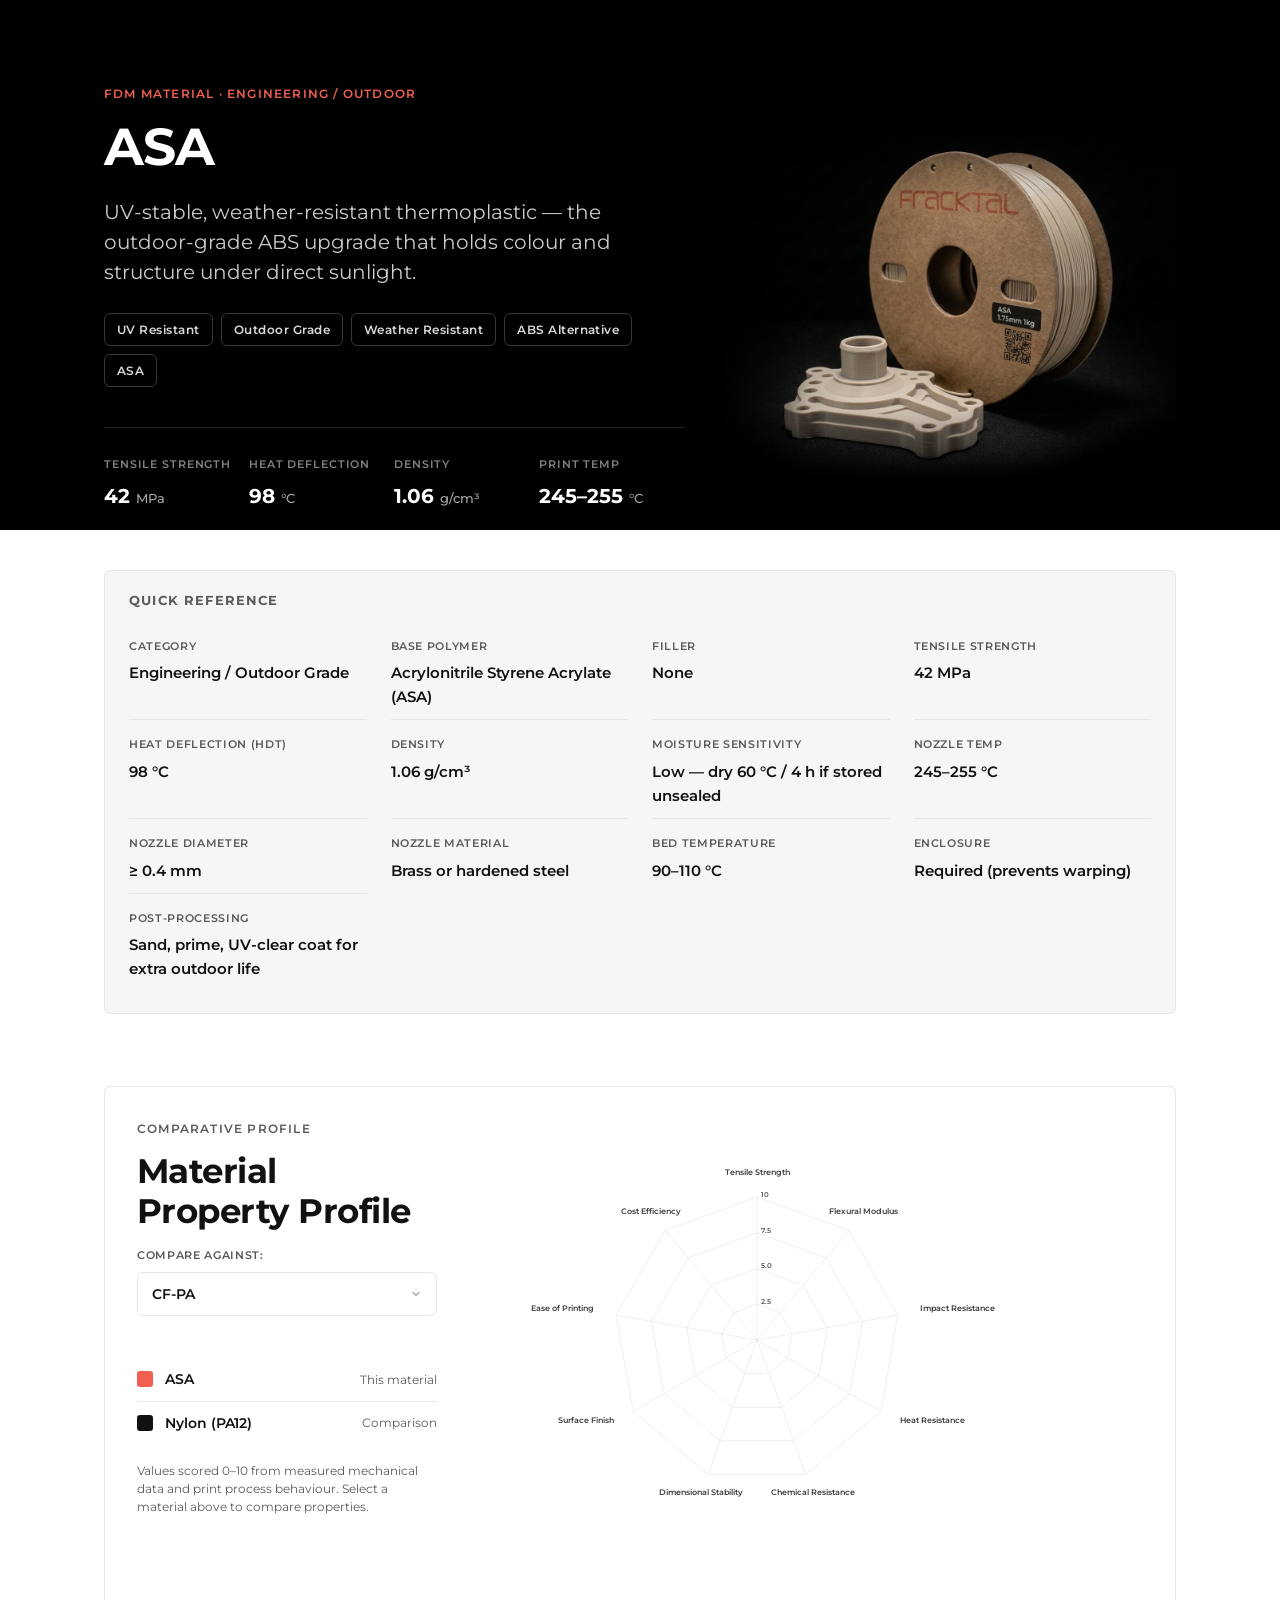
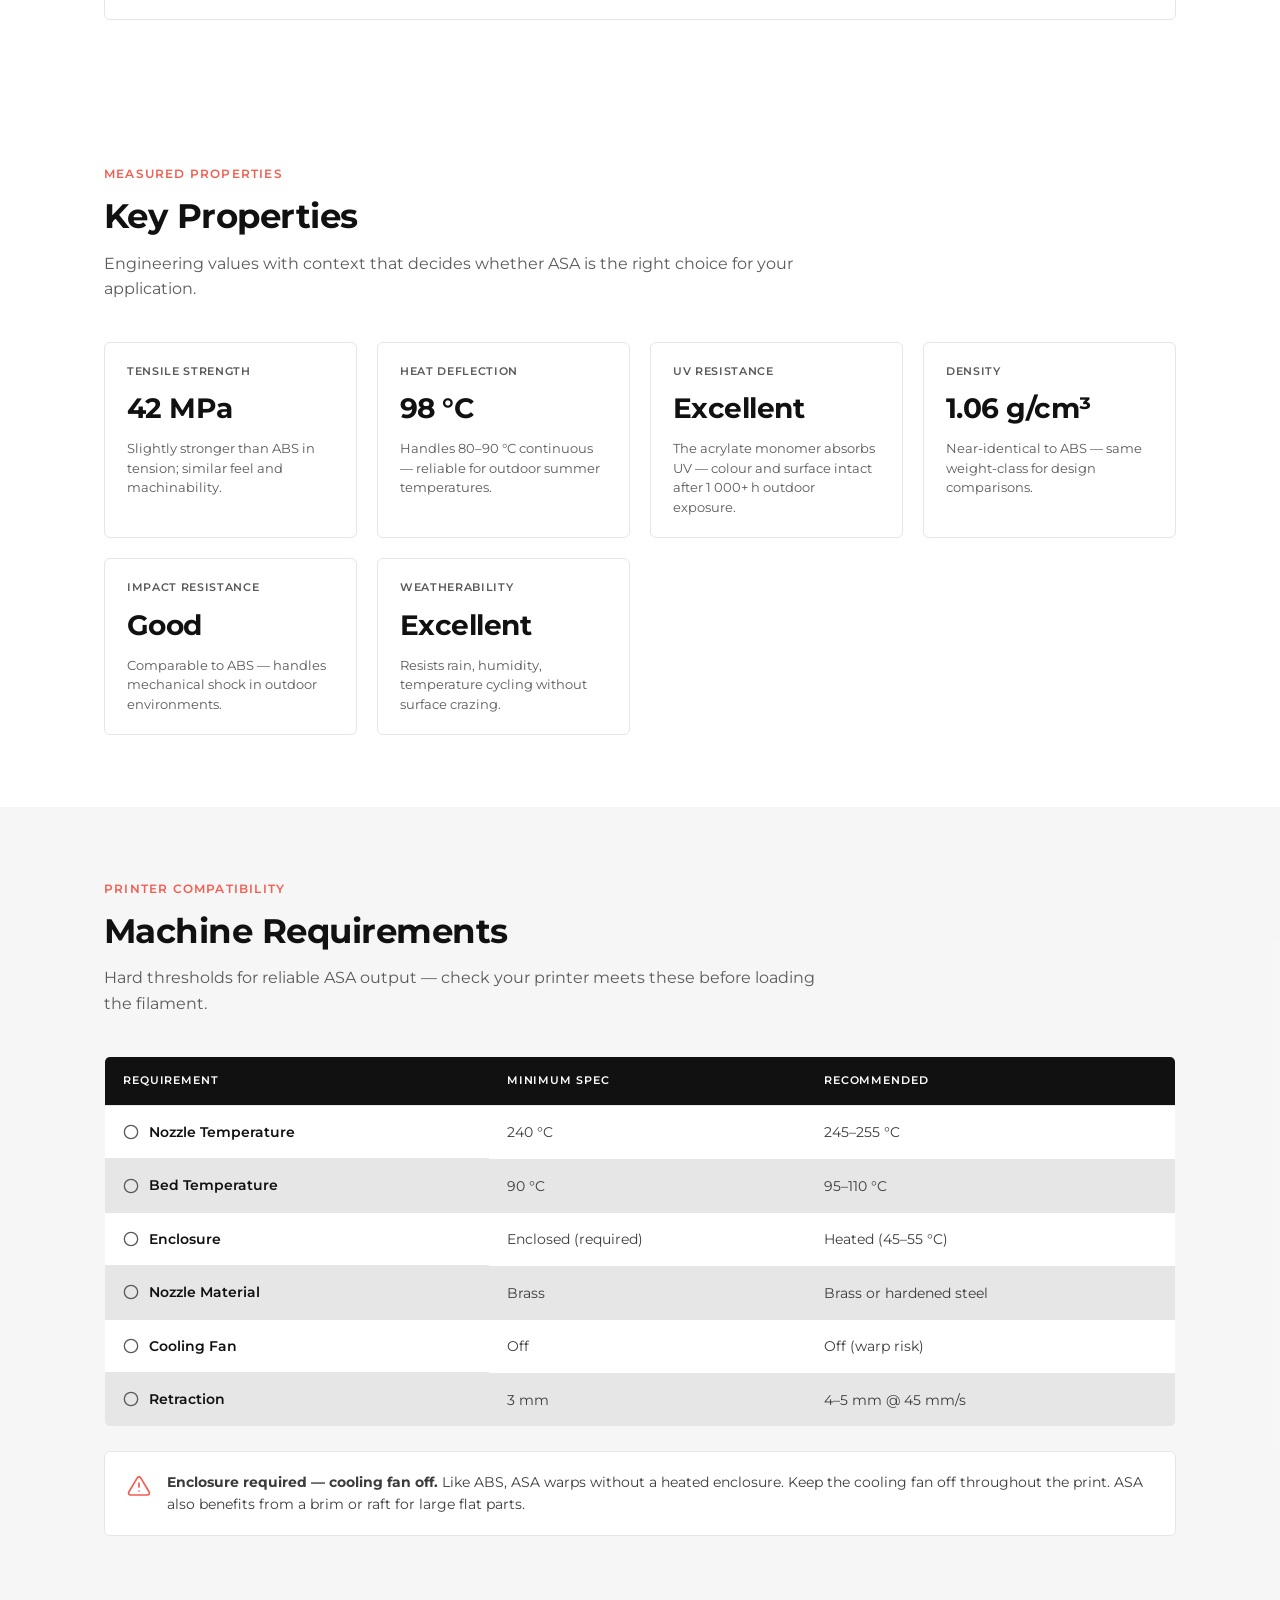
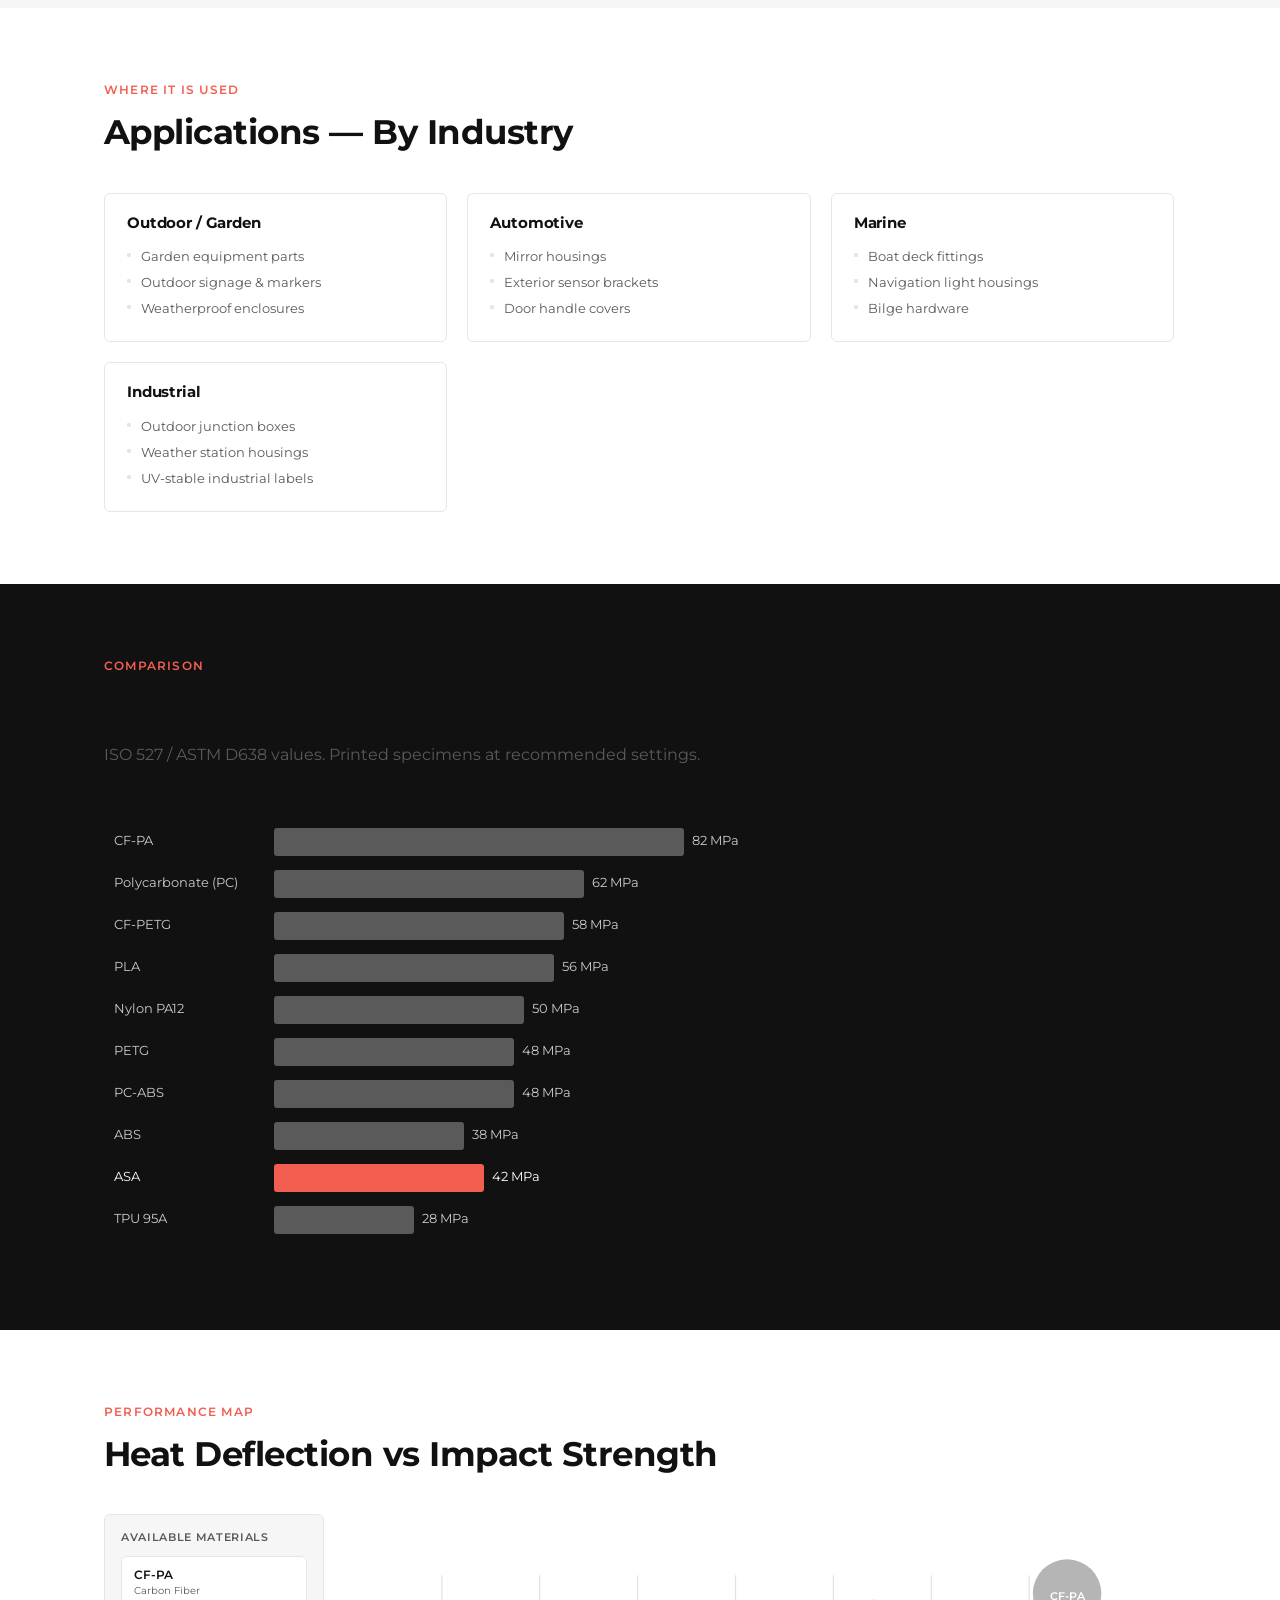
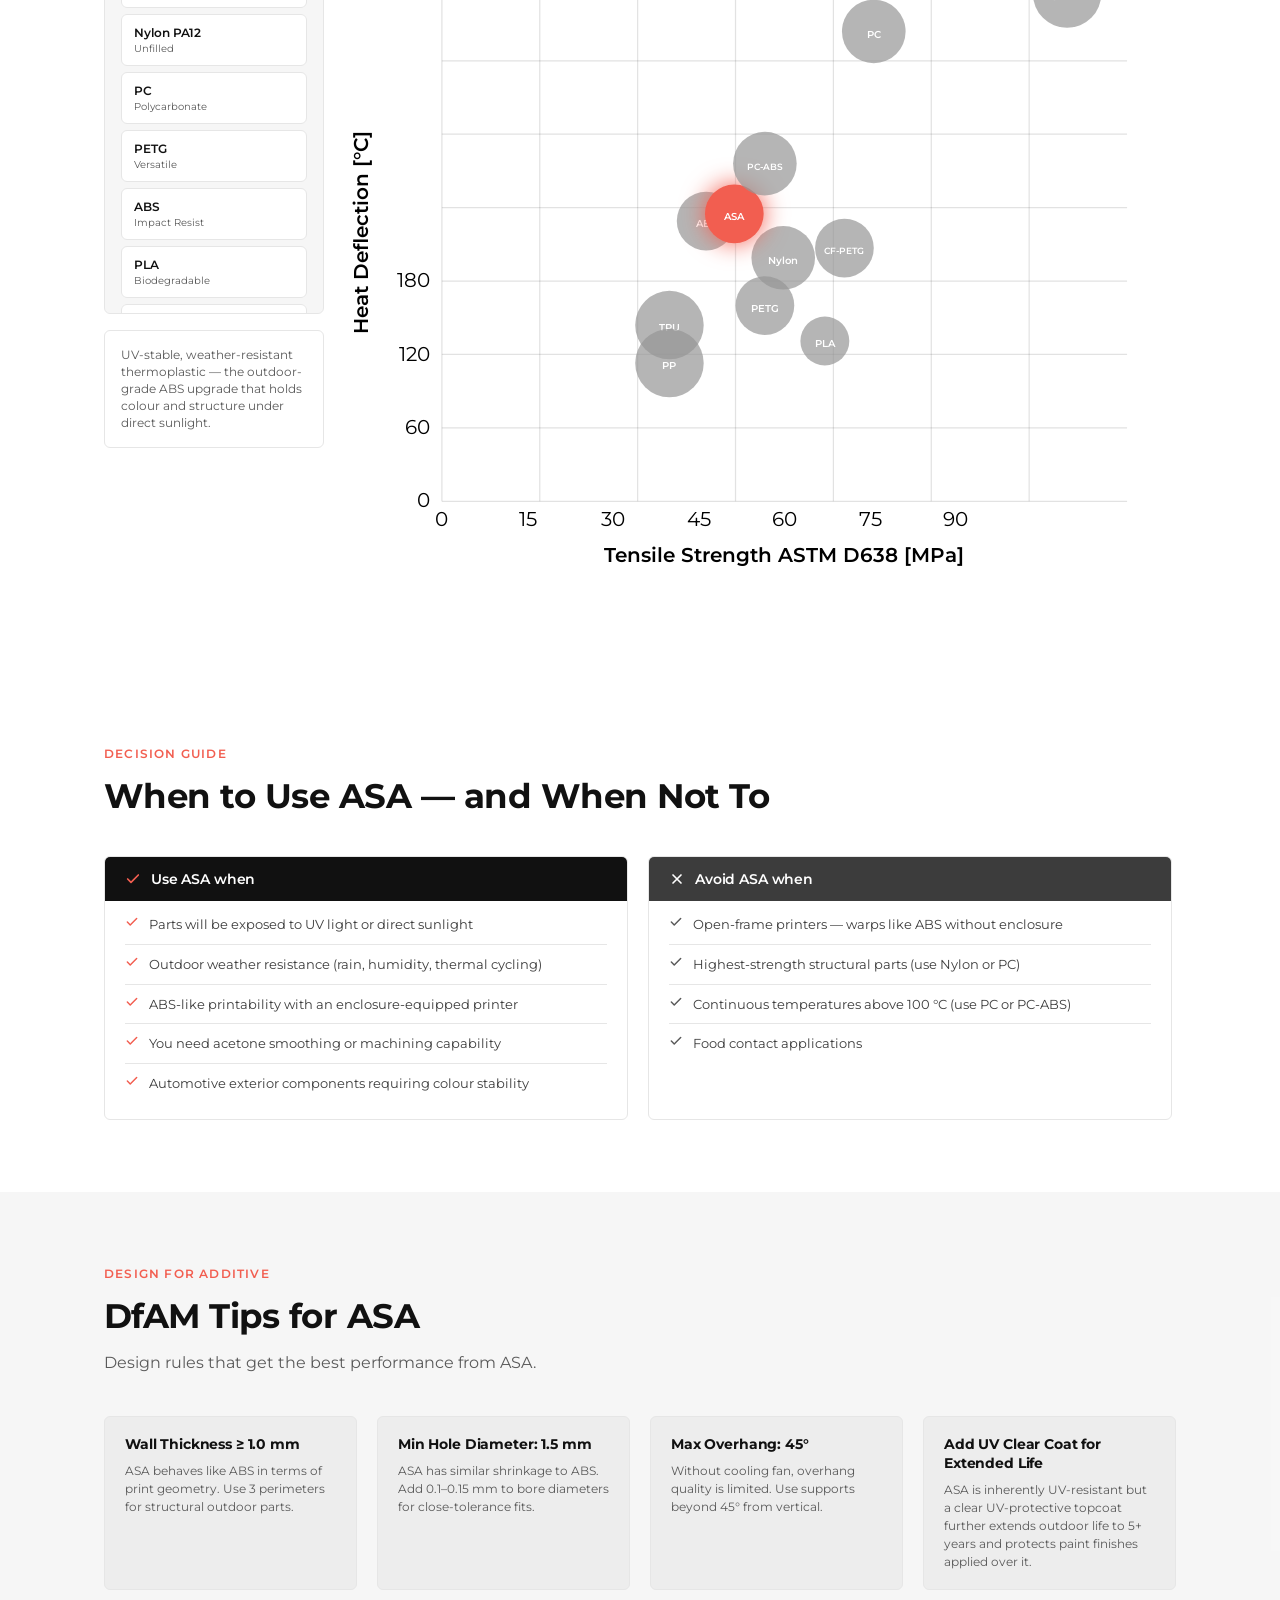
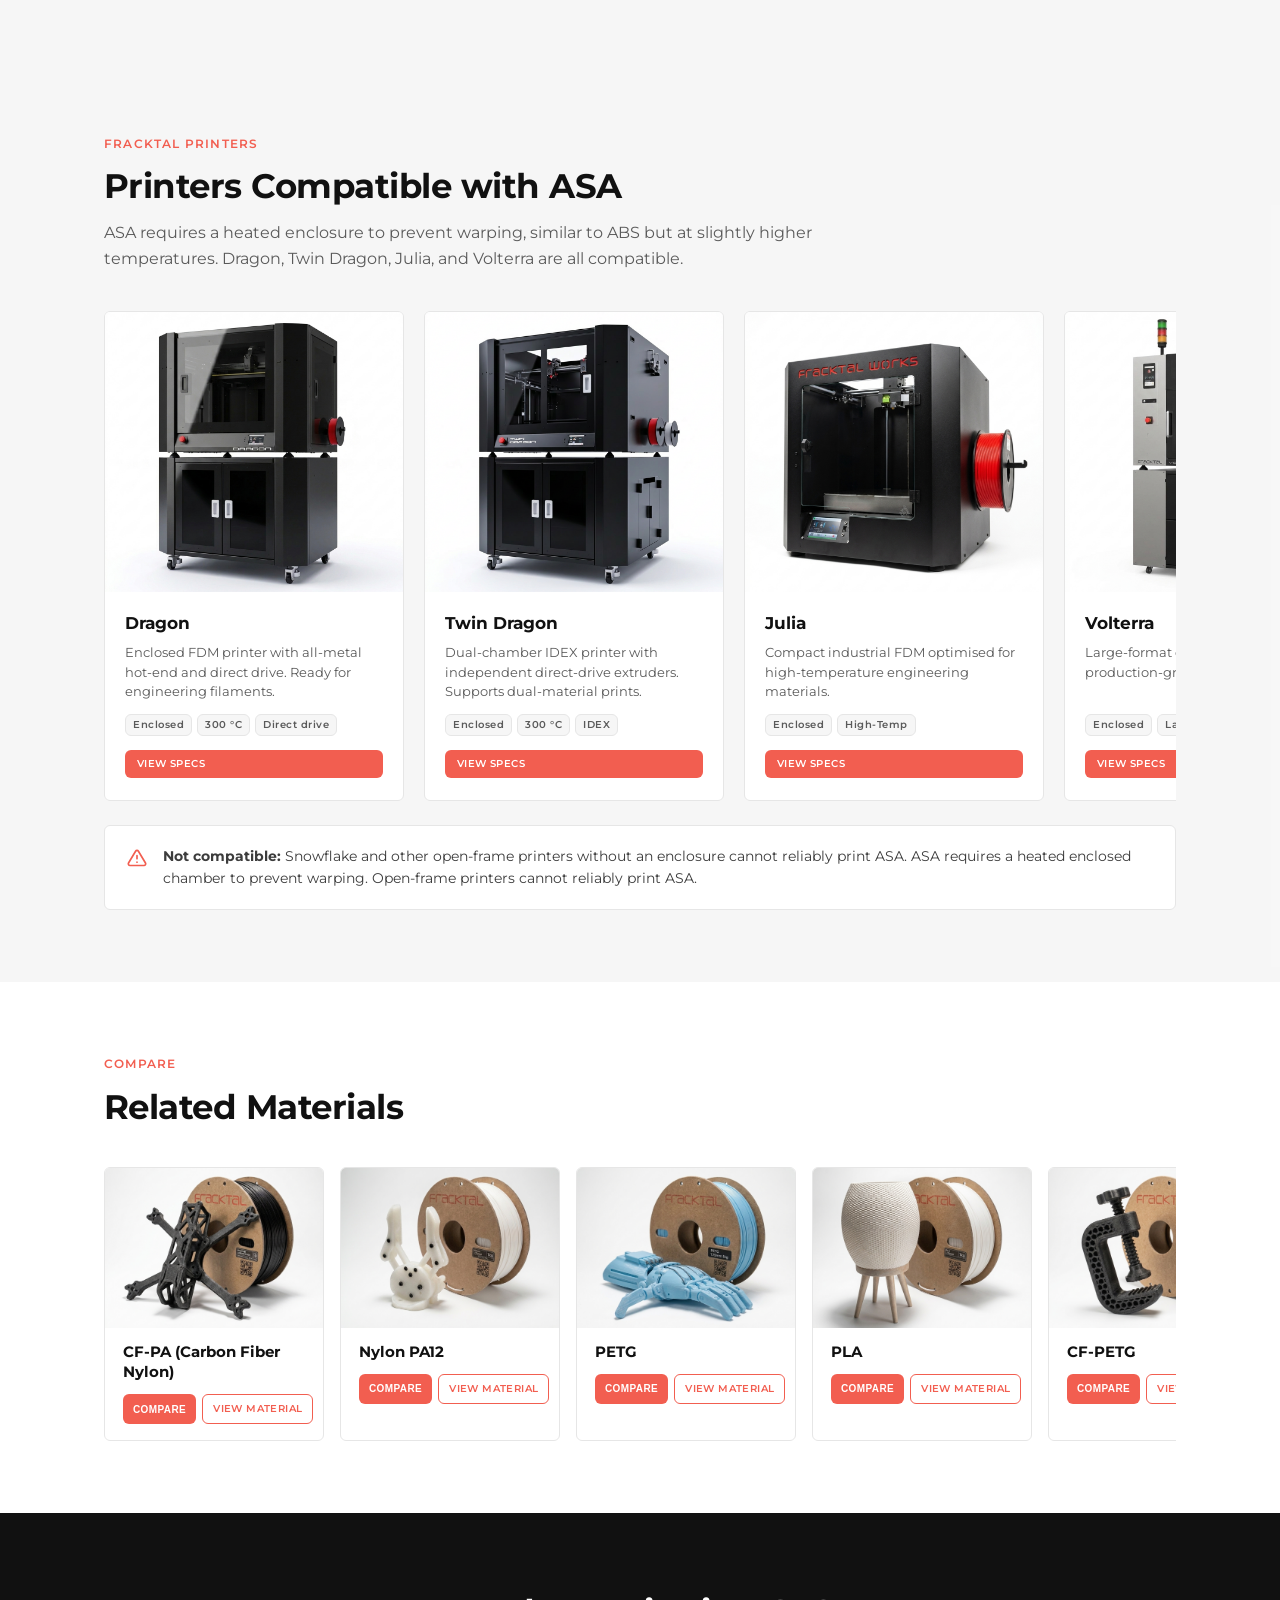
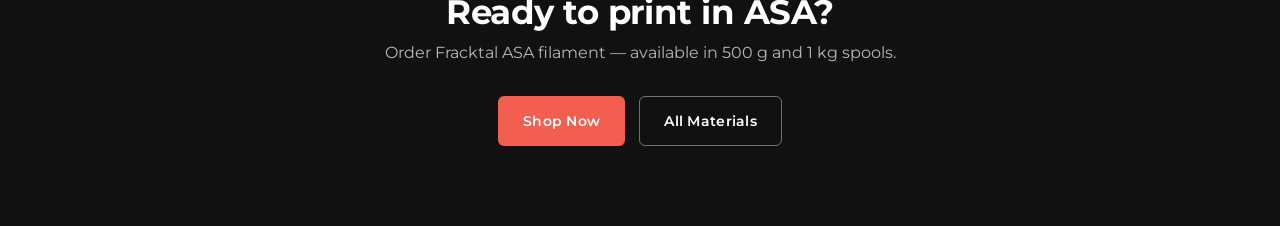
==== shared-projects/fracktal-material-page-template-cf-nylon-8d70/asa.html @ 71eca124 "feat: add shared-projects/ for team collaboration (material pages, brand, landing page, HSN/GST)" ====
﻿<!doctype html>
<html lang="en"><head>
<meta charset="UTF-8">
<meta name="viewport" content="width=device-width, initial-scale=1.0">
<title>ASA Filament — Fracktal Works</title>
<meta name="description" content="Fracktal ASA filament: UV-stable outdoor-grade thermoplastic with ABS-like printability. Ideal for exterior automotive parts and outdoor enclosures.">
<link rel="preconnect" href="https://fonts.googleapis.com">
<link rel="preconnect" href="https://fonts.gstatic.com" crossorigin="">
<style>
@import url('https://fonts.googleapis.com/css2?family=Montserrat:wght@400;500;600;700&display=swap');

:root{
  --canvas:#ffffff;
  --ink:#3c3c3c;
  --red:#f25e50;
  --dark:#111111;
  --muted:#5a5a5a;
  --border:#e6e6e6;
  --surface-soft:rgba(17,17,17,0.035);
  --radius:6px;
  --font: 'Montserrat', system-ui, -apple-system, 'Segoe UI', 'Helvetica Neue', Arial, sans-serif;
  --maxw:1120px;
}

*{box-sizing:border-box;}
html{-webkit-text-size-adjust:100%;}
body{
  margin:0;
  font-family:var(--font);
  color:var(--ink);
  background:var(--canvas);
  font-weight:400;
  line-height:1.6;
  font-size:16px;
  -webkit-font-smoothing:antialiased;
}
img{max-width:100%;display:block;}
a{color:inherit;}
a:focus-visible,button:focus-visible,.btn:focus-visible{outline:2px solid var(--red);outline-offset:2px;}
h1,h2,h3,h4{font-weight:700;color:var(--dark);margin:0;line-height:1.15;letter-spacing:-0.02em;}
h1{font-size:clamp(30px,5vw,52px);}
h2{font-size:clamp(24px,3.4vw,34px);letter-spacing:-0.015em;}
h3{font-size:20px;letter-spacing:-0.01em;}
p{margin:0;}

.wrap{max-width:var(--maxw);margin:0 auto;padding:0 24px;}
.hero .wrap{overflow:visible;}
.section{padding:72px 0;}
.section--tight{padding:56px 0;}

.overline{
  font-size:12px;font-weight:600;text-transform:uppercase;
  letter-spacing:0.1em;color:var(--red);margin-bottom:14px;display:block;
}
.overline--muted{color:var(--muted);}
.sec-head{max-width:720px;margin-bottom:40px;}
.sec-head p{color:var(--muted);margin-top:14px;font-size:16px;}

/* ---------- Buttons ---------- */
.btn{
  display:inline-flex;align-items:center;gap:8px;justify-content:center;
  font-family:var(--font);font-weight:600;font-size:14px;letter-spacing:0.02em;
  padding:13px 24px;border-radius:var(--radius);border:1px solid transparent;
  cursor:pointer;text-decoration:none;transition:background .12s ease,color .12s ease,border-color .12s ease;
}
.btn--primary{background:var(--red);color:#fff;}
.btn--primary:hover{filter:brightness(0.92);}
.btn--outline{background:transparent;color:#fff;border-color:rgba(255,255,255,0.4);}
.btn--outline:hover{border-color:#fff;background:rgba(255,255,255,0.08);}

/* ---------- Hero ---------- */
.hero{background:#000;color:#fff;padding:84px 0 10px;overflow:visible;}
.hero h1{color:#fff;}
.hero .overline{color:var(--red);}
.hero__descriptor{
  font-size:clamp(16px,2vw,20px);color:rgba(255,255,255,0.8);font-weight:400;
  margin-top:20px;max-width:640px;line-height:1.5;
}
.hero__tags{display:flex;flex-wrap:wrap;gap:8px;margin-top:26px;}
.tag{
  font-size:12px;font-weight:600;letter-spacing:0.04em;
  padding:6px 12px;border:1px solid rgba(255,255,255,0.22);border-radius:var(--radius);
  color:rgba(255,255,255,0.85);
}
.hero__specs{
  display:flex;flex-wrap:wrap;margin-top:40px;
  border-top:1px solid rgba(255,255,255,0.14);padding-top:28px;
}
.spec-inline{width:25%;padding-right:16px;margin-bottom:8px;}
.spec-inline .k{font-size:11px;text-transform:uppercase;letter-spacing:0.08em;color:rgba(255,255,255,0.5);font-weight:600;}
.spec-inline .v{font-size:20px;font-weight:700;color:#fff;margin-top:6px;}
.spec-inline .v small{font-size:13px;font-weight:500;color:rgba(255,255,255,0.65);}

/* ---------- Machine-readable reference ---------- */
.quickref{
  border:1px solid var(--border);border-radius:var(--radius);
  background:var(--surface-soft);padding:22px 24px;margin-top:40px;
}
.quickref h2{font-size:13px;text-transform:uppercase;letter-spacing:0.09em;color:var(--muted);}
.quickref dl{display:grid;grid-template-columns:repeat(4,1fr);gap:0 24px;margin:14px 0 0;}
.quickref dt{display:none;}
.qr-item{padding:10px 0;border-bottom:1px solid var(--border);}
.qr-item:nth-last-child(-n+4){border-bottom:0;}
.qr-item .k{font-size:11px;text-transform:uppercase;letter-spacing:0.06em;color:var(--muted);font-weight:600;}
.qr-item dd{margin:4px 0 0;font-size:15px;font-weight:600;color:var(--dark);}
@media(max-width:900px){
  .quickref{padding:16px 18px;}
  .quickref dl{grid-template-columns:repeat(3,1fr);gap:0 16px;}
  .qr-item{padding:8px 0;}
  .qr-item:nth-last-child(-n+3){border-bottom:0;}
  .qr-item .k{font-size:10px;}
  .qr-item dd{font-size:13px;}
}

/* ---------- Radar ---------- */
.chart-panel{
  border:1px solid var(--border);border-radius:var(--radius);
  padding:32px;display:flex;flex-direction:row;flex-wrap:nowrap;align-items:flex-start;gap:40px;
}
.chart-panel .chart-side{flex:0 0 320px;order:1;display:flex;flex-direction:column;justify-content:center;padding-right:20px;}
.chart-panel .svg-hold{flex:1 1 auto;order:2;max-width:520px;overflow:visible;}
.chart-side h2{margin-bottom:16px;}
.legend{margin-top:22px;}
.legend-row{display:flex;align-items:center;gap:12px;padding:10px 0;border-bottom:1px solid var(--border);}
.legend-row:last-child{border-bottom:0;}
.swatch{width:16px;height:16px;border-radius:3px;flex:0 0 auto;}
.legend-row .lbl{font-weight:600;font-size:14px;color:var(--dark);}
.legend-row .sub{font-size:12px;color:var(--muted);margin-left:auto;}
.radar-note{font-size:12px;color:var(--muted);margin-top:18px;line-height:1.5;}

/* compare dropdown */
.compare-select{margin-bottom:20px;}
.compare-label{display:block;font-size:11px;font-weight:600;text-transform:uppercase;letter-spacing:0.06em;color:var(--muted);margin-bottom:8px;}
.compare-dropdown{
  width:100%;padding:12px 14px;font-family:var(--font);font-size:14px;font-weight:600;
  color:var(--dark);background:var(--canvas);border:1px solid var(--border);border-radius:var(--radius);
  cursor:pointer;appearance:none;
  background-image:url("data:image/svg+xml,%3Csvg xmlns='http://www.w3.org/2000/svg' width='12' height='12' viewBox='0 0 24 24' fill='none' stroke='%235a5a5a' stroke-width='2' stroke-linecap='round' stroke-linejoin='round'%3E%3Cpath d='m6 9 6 6 6-6'/%3E%3C/svg%3E");
  background-repeat:no-repeat;background-position:right 14px center;
}
.compare-dropdown:hover{border-color:var(--muted);}
.compare-dropdown:focus{outline:2px solid var(--red);outline-offset:2px;}
svg{display:block;width:100%;height:auto;}

/* ---------- Property cards ---------- */
.card-flex{display:flex;flex-wrap:wrap;gap:20px;}
.prop-card{
  width:calc(25% - 15px);border:1px solid var(--border);border-radius:var(--radius);
  padding:20px 22px;background:var(--canvas);transition:border-color .12s ease;
}
.prop-card:hover{border-color:var(--muted);}
.prop-card .name{font-size:11px;font-weight:600;text-transform:uppercase;letter-spacing:0.06em;color:var(--muted);}
.prop-card .val{font-size:28px;font-weight:700;color:var(--dark);margin:6px 0 8px;letter-spacing:-0.02em;}
.prop-card .ctx{font-size:13px;color:var(--muted);line-height:1.5;}

/* ---------- Machine requirements table ---------- */
.req-table{width:100%;border-collapse:collapse;border:1px solid var(--border);border-radius:var(--radius);overflow:hidden;}
.req-table th,.req-table td{text-align:left;padding:15px 18px;font-size:14px;border-bottom:1px solid var(--border);vertical-align:top;}
.req-table thead th{background:var(--dark);color:#fff;font-size:11px;text-transform:uppercase;letter-spacing:0.08em;font-weight:600;}
.req-table tbody tr:last-child td{border-bottom:0;}
.req-table tbody tr:nth-child(odd){background:var(--canvas);}
.req-table tbody tr:nth-child(even){background:var(--border);}
.req-table td:first-child{font-weight:600;color:var(--dark);display:flex;align-items:center;gap:10px;}
.req-icon{flex:0 0 auto;color:var(--muted);display:flex;}
.req-table td .rec{color:var(--dark);}
.table-scroll{overflow-x:auto;}
@media(max-width:768px){
  .table-scroll{overflow-x:auto;-webkit-overflow-scrolling:touch;}
}
@media(max-width:640px){
  .table-scroll{display:grid;grid-template-columns:1fr 1fr;gap:12px;}
  .req-table{display:contents;}
  .req-table thead{display:none;}
  .req-table tbody{display:contents;}
  .req-table tr{display:block;border:1px solid var(--border);border-radius:var(--radius);padding:12px;background:var(--canvas);overflow:hidden;}
  .req-table tr:nth-child(4n+3),.req-table tr:nth-child(4n+4){background:var(--border);}
  .req-table td{display:block;border:0;padding:4px 0;font-size:12px;width:100%;}
  .req-table td:first-child{font-size:13px;font-weight:600;padding:0 0 6px 0;margin-bottom:6px;border-bottom:1px solid rgba(0,0,0,0.1);}
  .req-table td:last-child{padding-bottom:0;}
  .req-table td:nth-child(2)::before{content:"Min: ";font-weight:600;color:var(--muted);font-size:10px;text-transform:uppercase;letter-spacing:0.03em;display:inline-block;min-width:30px;}
  .req-table td:nth-child(3)::before{content:"Rec: ";font-weight:600;color:var(--red);font-size:10px;text-transform:uppercase;letter-spacing:0.03em;display:inline-block;min-width:30px;}
}
@media(max-width:480px){
  .req-table tr{padding:10px;font-size:11px;}
}
.callout{
  display:flex;gap:16px;align-items:flex-start;margin-top:24px;
  border:1px solid var(--border);
  border-radius:var(--radius);padding:20px 22px;background:var(--canvas);
}
.callout .ic{color:var(--red);flex:0 0 auto;margin-top:2px;}
.callout p{font-size:14px;color:var(--ink);line-height:1.55;}

/* ---------- Applications ---------- */
.app-tile{
  width:calc(33.333% - 14px);border:1px solid var(--border);border-radius:var(--radius);
  padding:20px 22px;background:var(--canvas);
}
.app-tile h3{font-size:15px;margin-bottom:12px;display:flex;align-items:center;gap:10px;}
.app-tile h3 .ic{flex:0 0 auto;color:var(--muted);}
.app-tile ul{margin:0;padding:0;list-style:none;}
.app-tile li{font-size:13px;color:var(--muted);padding:4px 0 4px 14px;position:relative;line-height:1.4;}
.app-tile li::before{content:"";position:absolute;left:0;top:10px;width:4px;height:4px;background:var(--border);border-radius:1px;}

/* ---------- Use / Avoid ---------- */
.decide-col{width:calc(50% - 12px);border:1px solid var(--border);border-radius:var(--radius);overflow:hidden;}
.decide-head{padding:14px 20px;display:flex;align-items:center;gap:10px;}
.decide-head .ic{flex:0 0 auto;}
.decide-head h3{color:#fff;font-size:14px;font-weight:600;}
.decide--use .decide-head{background:var(--dark);}
.decide--avoid .decide-head{background:var(--ink);}
.decide-body{padding:4px 20px 16px;}
.decide-body ul{margin:0;padding:0;list-style:none;}
.decide-body li{font-size:13px;color:var(--ink);padding:10px 0 10px 24px;position:relative;border-bottom:1px solid var(--border);line-height:1.45;}
.decide-body li:last-child{border-bottom:0;}
.decide-body li .ic{position:absolute;left:0;top:10px;}
.decide--use li .ic{color:var(--red);}
.decide--avoid li .ic{color:var(--muted);}

/* ---------- DfAM ---------- */
.tip-card{
  width:calc(25% - 15px);border:1px solid var(--border);border-radius:var(--radius);
  padding:18px 20px;background:var(--surface-soft);
}
.tip-card h3{font-size:14px;margin-bottom:8px;line-height:1.35;display:flex;align-items:flex-start;gap:10px;}
.tip-card h3 .ic{flex:0 0 auto;color:var(--muted);margin-top:1px;}
.tip-card p{font-size:12px;color:var(--muted);line-height:1.5;margin-left:0;}

/* ---------- Related ---------- */
.related-scroll-wrap{position:relative;overflow:hidden;}
.related-scroll{display:flex;gap:16px;transition:transform 0.5s ease;}
.mat-card{
  flex:0 0 auto;width:200px;border:1px solid var(--border);border-radius:var(--radius);
  padding:20px 22px;text-decoration:none;background:var(--canvas);transition:border-color .15s ease,box-shadow .15s ease;
  position:relative;
}
.mat-card:hover{border-color:var(--red);box-shadow:0 4px 12px rgba(0,0,0,0.06);}
.mat-card:focus-visible{outline:2px solid var(--red);outline-offset:2px;}
.mat-card .name{font-weight:700;color:var(--dark);font-size:15px;line-height:1.35;}
.mat-card__btns{display:flex;gap:6px;margin-top:12px;}
.mat-card__btn{
  display:inline-block;padding:6px 10px;font-size:10px;font-weight:600;
  letter-spacing:0.04em;text-transform:uppercase;border-radius:var(--radius);
  text-decoration:none;transition:opacity .15s ease;cursor:pointer;white-space:nowrap;
}
.mat-card__btn--compare{background:var(--red);color:#fff;border:none;}
.mat-card__btn--compare:hover{opacity:0.9;}
.mat-card__btn--view{background:transparent;color:var(--red);border:1px solid var(--red);}
.mat-card__btn--view:hover{background:var(--red);color:#fff;}

/* ---------- CTA ---------- */
.cta{background:var(--dark);color:#fff;text-align:center;padding:80px 0;}
.cta h2{color:#fff;margin-bottom:8px;}
.cta p{color:rgba(255,255,255,0.7);margin-bottom:30px;}
.cta__btns{display:flex;gap:14px;justify-content:center;flex-wrap:wrap;}
.wordmark{
  margin-top:44px;font-weight:700;letter-spacing:0.14em;font-size:13px;text-transform:uppercase;color:rgba(255,255,255,0.5);
}
.wordmark b{color:#fff;}

/* ---------- Hero image split ---------- */
.hero__inner{display:flex;align-items:center;gap:32px;}
.hero__content{flex:1;min-width:0;}
.hero__img-wrap{flex:0 0 460px;overflow:hidden;background:#000;position:relative;border-radius:var(--radius);}
.hero__img-wrap::after{
  content:"";position:absolute;inset:0;pointer-events:none;
  background:
    linear-gradient(to right,#000 0%,transparent 20%,transparent 80%,rgba(0,0,0,0.4) 100%),
    linear-gradient(to bottom,transparent 78%,rgba(0,0,0,0.4) 93%,#000 100%),
    linear-gradient(to top,transparent 78%,rgba(0,0,0,0.4) 94%,#000 100%);
}
.hero__img-wrap img{width:100%;height:auto;max-height:380px;object-fit:cover;display:block;}

/* ---------- App tile with image ---------- */
.app-tile.has-img{padding:0;}
.app-tile.has-img .tile-img{width:100%;height:160px;object-fit:cover;border-radius:calc(var(--radius) - 1px) calc(var(--radius) - 1px) 0 0;display:block;}
.app-tile.has-img .tile-body{padding:20px 22px;}

/* ---------- Carousel (JS-driven single-card step) ---------- */
.carousel-wrap{position:relative;overflow:hidden;}
.carousel-track{display:flex;gap:20px;transition:transform 0.5s ease;}

/* ---------- Compatible Printers ---------- */
.printer-scroll-wrap{position:relative;overflow:hidden;}
.printer-scroll{display:flex;gap:20px;transition:transform 0.5s ease;}
.printer-scroll::-webkit-scrollbar{height:6px;}
.printer-scroll::-webkit-scrollbar-track{background:var(--surface-soft);border-radius:3px;}
.printer-scroll::-webkit-scrollbar-thumb{background:var(--border);border-radius:3px;}
.printer-scroll::-webkit-scrollbar-thumb:hover{background:var(--muted);}
.printer-card{
  flex:0 0 300px;scroll-snap-align:start;
  border:1px solid var(--border);border-radius:var(--radius);
  overflow:hidden;background:var(--canvas);text-decoration:none;
  transition:border-color .15s ease,box-shadow .15s ease;
  display:flex;flex-direction:column;
}
.printer-card:hover{border-color:var(--red);box-shadow:0 4px 12px rgba(0,0,0,0.06);}
.printer-card:focus-visible{outline:2px solid var(--red);outline-offset:2px;}
.printer-card__img{width:100%;height:280px;object-fit:cover;background:var(--surface-soft);padding:0;display:block;}
.printer-card__body{padding:18px 20px 22px;flex:1;display:flex;flex-direction:column;}
.printer-card__name{font-weight:700;font-size:17px;color:var(--dark);}
.printer-card__note{font-size:13px;color:var(--muted);margin-top:6px;line-height:1.5;flex:1;}
.printer-card__compat{display:flex;flex-wrap:wrap;gap:5px;margin-top:12px;}
.compat-tag{font-size:10px;font-weight:600;letter-spacing:0.05em;padding:2px 7px;background:var(--surface-soft);border:1px solid var(--border);border-radius:var(--radius);color:var(--muted);}
.printer-card__link{
  display:inline-block;margin-top:14px;padding:6px 12px;font-size:10px;font-weight:600;
  letter-spacing:0.04em;text-transform:uppercase;color:#fff;background:var(--red);
  border:none;border-radius:var(--radius);transition:opacity .15s ease;cursor:pointer;pointer-events:none;
}
.printer-card__link:hover{opacity:0.9;}
.printer-not-compat{
  background:var(--surface-soft);border:1px solid var(--border);border-radius:var(--radius);
  padding:16px 20px;display:flex;align-items:flex-start;gap:12px;margin-top:20px;
}
.printer-not-compat .ic{color:var(--muted);flex:0 0 auto;margin-top:2px;}
.printer-not-compat p{font-size:13px;color:var(--muted);line-height:1.5;}
.printer-not-compat p strong{color:var(--ink);}

/* ---------- Prop card with image ---------- */
.prop-card.has-img{padding:0;}
.prop-card.has-img .prop-img{width:100%;height:100px;object-fit:cover;border-radius:calc(var(--radius) - 1px) calc(var(--radius) - 1px) 0 0;display:block;}
.prop-card.has-img .prop-body{padding:16px 20px;}

/* ---------- Tip card with image ---------- */
.tip-card.has-img{padding:0;}
.tip-card.has-img .tip-img{width:100%;height:110px;object-fit:cover;border-radius:calc(var(--radius) - 1px) calc(var(--radius) - 1px) 0 0;display:block;}
.tip-card.has-img .tip-body{padding:12px 14px;}
.tip-card.has-img .tip-body h3{margin-bottom:6px;}
.tip-card.has-img .tip-body h3 .ic{display:none;}
.tip-card.has-img .tip-body p{margin-left:0;}

/* ---------- Mat card with image ---------- */
.mat-card.has-img{padding:0;width:220px;}
.mat-card.has-img .mat-img{width:100%;height:160px;object-fit:cover;border-radius:calc(var(--radius) - 1px) calc(var(--radius) - 1px) 0 0;display:block;}
.mat-card.has-img .mat-body{padding:14px 18px 16px;}
.mat-card.has-img .cta-pill{margin-top:12px;}

/* ---------- Footer nav anchor list (sr context) ---------- */
.footer-min{padding:26px 0;border-top:1px solid var(--border);font-size:12px;color:var(--muted);}

/* skip link */
.skip-link{
  position:absolute;top:-100px;left:16px;background:var(--dark);color:#fff;
  padding:10px 16px;border-radius:var(--radius);font-size:14px;font-weight:600;
  z-index:9999;text-decoration:none;
}
.skip-link:focus{top:16px;}

/* ---------- Responsive ---------- */
@media (max-width:900px){
  .spec-inline{width:50%;}
  .qr-item{width:50%;}
  .prop-card{width:calc(50% - 10px);}
  .app-tile{width:calc(50% - 10px);}
  .tip-card{width:calc(50% - 10px);}
  .chart-panel{flex-direction:column;padding:24px 16px;}
  .chart-panel .chart-side{flex:none;width:100%;order:1;padding-right:0;}
  .chart-panel .svg-hold{flex:none;width:100%;max-width:none;order:2;margin:16px -8px 0;}
  .hero__inner{flex-direction:column-reverse;}
  .hero__img-wrap{flex:0 0 auto;width:100%;max-width:480px;margin:0 auto -30px;border-radius:var(--radius) var(--radius) 0 0;}
  .hero__img-wrap img{height:260px;max-height:260px;}
  .printer-card{max-width:100%;}
}
@media (max-width:600px){
  .section{padding:52px 0;}
  .wrap{padding:0 18px;}
  .spec-inline{width:50%;}
  .quickref dl{grid-template-columns:repeat(2,1fr);}
  .qr-item:nth-last-child(-n+3){border-bottom:1px solid var(--border);}
  .qr-item:nth-last-child(-n+2){border-bottom:0;}
  .qr-item{width:100%;}
  .prop-card{width:calc(50% - 10px);}
  .prop-card.has-img .prop-img{height:70px;}
  .app-tile{width:calc(50% - 10px);}
  .app-tile.has-img .tile-img{height:100px;}
  .tip-card{width:calc(50% - 10px);}
  .tip-card.has-img .tip-img{height:80px;}
  .decide-col{width:100%;}
  .hero__specs{padding-top:22px;}
  .chart-panel{padding:20px 12px;}
  .chart-panel .svg-hold{margin:16px -4px 0;}
}
</style>
</head>
<body>
<a href="#overview" class="skip-link">Skip to content</a>

<!-- ===================== HERO ===================== -->
<header class="hero" id="overview" data-od-id="hero">
  <div class="wrap">
    <div class="hero__inner">
      <div class="hero__content">
        <span class="overline">FDM Material · Engineering / Outdoor</span>
        <h1>ASA</h1>
        <p class="hero__descriptor">UV-stable, weather-resistant thermoplastic — the outdoor-grade ABS upgrade that holds colour and structure under direct sunlight.</p>
        <div class="hero__tags">
          <span class="tag">UV Resistant</span>
          <span class="tag">Outdoor Grade</span>
          <span class="tag">Weather Resistant</span>
          <span class="tag">ABS Alternative</span>
          <span class="tag">ASA</span>
        </div>
        <div class="hero__specs" data-od-id="hero-specs">
          <div class="spec-inline"><div class="k">Tensile Strength</div><div class="v">42 <small>MPa</small></div></div>
          <div class="spec-inline"><div class="k">Heat Deflection</div><div class="v">98 <small>°C</small></div></div>
          <div class="spec-inline"><div class="k">Density</div><div class="v">1.06 <small>g/cm³</small></div></div>
          <div class="spec-inline"><div class="k">Print Temp</div><div class="v">245–255 <small>°C</small></div></div>
        </div>
      </div>
      <div class="hero__img-wrap">
        <img src="ASA-SPOOL.png" alt="Fracktal ASA filament spool on black background" loading="eager" width="1152" height="896">
      </div>
    </div>
  </div>
</header>

<!-- ===================== MACHINE-READABLE QUICK REFERENCE ===================== -->
<div class="wrap">
  <section class="quickref" id="specifications" aria-label="Material quick reference" data-od-id="quick-reference">
    <h2>Quick Reference</h2>
    <dl>
      <dt>Material properties</dt>
      <div class="qr-item"><span class="k">Category</span><dd>Engineering / Outdoor Grade</dd></div>
      <div class="qr-item"><span class="k">Base Polymer</span><dd>Acrylonitrile Styrene Acrylate (ASA)</dd></div>
      <div class="qr-item"><span class="k">Filler</span><dd>None</dd></div>
      <div class="qr-item"><span class="k">Tensile Strength</span><dd>42 MPa</dd></div>
      <div class="qr-item"><span class="k">Heat Deflection (HDT)</span><dd>98 °C</dd></div>
      <div class="qr-item"><span class="k">Density</span><dd>1.06 g/cm³</dd></div>
      <div class="qr-item"><span class="k">Moisture Sensitivity</span><dd>Low — dry 60 °C / 4 h if stored unsealed</dd></div>
      <div class="qr-item"><span class="k">Nozzle Temp</span><dd>245–255 °C</dd></div>
      <div class="qr-item"><span class="k">Nozzle Diameter</span><dd>≥ 0.4 mm</dd></div>
      <div class="qr-item"><span class="k">Nozzle Material</span><dd>Brass or hardened steel</dd></div>
      <div class="qr-item"><span class="k">Bed Temperature</span><dd>90–110 °C</dd></div>
      <div class="qr-item"><span class="k">Enclosure</span><dd>Required (prevents warping)</dd></div>
      <div class="qr-item"><span class="k">Post-Processing</span><dd>Sand, prime, UV-clear coat for extra outdoor life</dd></div>
    </dl>
  </section>
</div>

<!-- ===================== RADAR / PROPERTY PROFILE ===================== -->
<section class="section" id="property-profile" data-od-id="property-profile">
  <div class="wrap">
    <div class="chart-panel">
      <div class="chart-side">
        <span class="overline overline--muted">Comparative Profile</span>
        <h2>Material Property Profile</h2>
        <div class="compare-select">
          <label for="compare-material" class="compare-label">Compare against:</label>
          <select id="compare-material" class="compare-dropdown">
              <option value="cf-pa" selected="">CF-PA</option>
              <option value="nylon-pa12">Nylon PA12</option>
              <option value="petg">PETG</option>
              <option value="pla">PLA</option>
              <option value="abs">ABS</option>
              <option value="tpu-95a">TPU 95A</option>
              <option value="polycarbonate">Polycarbonate (PC)</option>
              <option value="cf-petg">CF-PETG</option>
              <option value="pc-abs">PC-ABS</option>
              </select>
        </div>
        <div class="legend" id="radar-legend">
          <div class="legend-row"><span class="swatch" style="background:#f25e50"></span><span class="lbl">ASA</span><span class="sub">This material</span></div>
          <div class="legend-row" id="legend-compare"><span class="swatch" style="background:#111111"></span><span class="lbl" id="legend-compare-name">Nylon (PA12)</span><span class="sub">Comparison</span></div>
        </div>
        <p class="radar-note">Values scored 0–10 from measured mechanical data and print process behaviour. Select a material above to compare properties.</p>
      </div>
      <div class="svg-hold">
        <svg id="radar-svg" viewBox="-100 -40 800 720" style="width:100%;height:auto;" role="img" aria-label="Radar chart comparing CF-PA against a selected material across nine properties on a 0 to 10 scale">
          <!-- grid rings (9 axes = nonagon) -->
          <g id="radar-grid" fill="none" stroke="#e6e6e6" stroke-width="1"></g>
          <!-- axes -->
          <g id="radar-axes" stroke="#e6e6e6" stroke-width="1"></g>
          <!-- numeric scale labels along top axis -->
          <g fill="#5a5a5a" font-family="Montserrat, sans-serif" font-size="10" font-weight="600" text-anchor="start">
            <text x="306" y="245">2.5</text>
            <text x="306" y="190">5.0</text>
            <text x="306" y="135">7.5</text>
            <text x="306" y="80">10</text>
          </g>
          <!-- comparison material (drawn first, behind) -->
          <polygon id="radar-compare" fill="#111111" fill-opacity="0.08" stroke="#111111" stroke-width="1.5"></polygon>
          <!-- primary material (CF-PA) -->
          <polygon id="radar-primary" fill="#f25e50" fill-opacity="0.16" stroke="#f25e50" stroke-width="2.5"></polygon>
          <!-- axis labels -->
          <g id="radar-labels" fill="#3c3c3c" font-family="Montserrat, sans-serif" font-size="12" font-weight="600"></g>
        </svg>
      </div>
    </div>
  </div>
</section>

<script>
/**
 * FRACKTAL MATERIALS DATABASE
 * Unified data for all material pages — radar chart axes and key specs.
 * Axes order: [Tensile, Flexural, Impact, Heat, Surface, Ease, Chemical, Dimensional, Cost]
 * Cost is scored 0–10 where 10 = most affordable (inverted from price)
 * Scale: 0–10
 */
const FRACKTAL_MATERIALS = {
  'cf-pa': {
    name: 'Carbon Fiber Nylon (CF-PA)',
    shortName: 'CF-PA',
    color: '#f25e50',
    isPrimary: true,
    // [Tensile, Flexural, Impact, Heat, Chemical, Dimensional, Surface, Ease, Cost]
    radar: [9, 9, 4, 9, 8, 9, 4, 4, 3],
    specs: {
      tensileStrength: { value: 82, unit: 'MPa' },
      heatDeflection: { value: 145, unit: '°C' },
      density: { value: 1.1, unit: 'g/cm³' },
      printTemp: { min: 260, max: 280, unit: '°C' },
      layerBond: { value: 35, unit: 'MPa' },
      moistureAbsorption: { value: 1.1, unit: '%' },
      pricePerKg: { value: 4500, unit: '₹/kg', note: 'approximate' }
    },
    url: '/cf-nylon/'
  },
  'nylon-pa12': {
    name: 'Nylon PA12',
    shortName: 'Nylon (PA12)',
    color: '#111111',
    // [Tensile, Flexural, Impact, Heat, Chemical, Dimensional, Surface, Ease, Cost]
    radar: [6, 5, 8, 5, 7, 5, 5, 5, 5],
    specs: {
      tensileStrength: { value: 50, unit: 'MPa' },
      heatDeflection: { value: 78, unit: '°C' },
      density: { value: 1.01, unit: 'g/cm³' },
      printTemp: { min: 240, max: 260, unit: '°C' },
      pricePerKg: { value: 3000, unit: '₹/kg', note: 'approximate' }
    },
    url: '/nylon/'
  },
  'pla': {
    name: 'PLA',
    shortName: 'PLA',
    color: '#5a5a5a',
    // [Tensile, Flexural, Impact, Heat, Chemical, Dimensional, Surface, Ease, Cost]
    radar: [5, 6, 2, 2, 3, 8, 9, 10, 9],
    specs: {
      tensileStrength: { value: 56, unit: 'MPa' },
      heatDeflection: { value: 53, unit: '°C' },
      density: { value: 1.24, unit: 'g/cm³' },
      printTemp: { min: 190, max: 220, unit: '°C' },
      pricePerKg: { value: 1200, unit: '₹/kg', note: 'approximate' }
    },
    url: '/pla/'
  },
  'petg': {
    name: 'PETG',
    shortName: 'PETG',
    color: '#5a5a5a',
    // [Tensile, Flexural, Impact, Heat, Chemical, Dimensional, Surface, Ease, Cost]
    radar: [5, 5, 7, 4, 7, 6, 7, 8, 8],
    specs: {
      tensileStrength: { value: 48, unit: 'MPa' },
      heatDeflection: { value: 70, unit: '°C' },
      density: { value: 1.27, unit: 'g/cm³' },
      printTemp: { min: 220, max: 250, unit: '°C' },
      pricePerKg: { value: 1500, unit: '₹/kg', note: 'approximate' }
    },
    url: '/pet-g-polyethylene-terephthalate-glycol/'
  },
  'abs': {
    name: 'ABS',
    shortName: 'ABS',
    color: '#5a5a5a',
    // [Tensile, Flexural, Impact, Heat, Chemical, Dimensional, Surface, Ease, Cost]
    radar: [4, 5, 7, 6, 5, 4, 6, 5, 8],
    specs: {
      tensileStrength: { value: 38, unit: 'MPa' },
      heatDeflection: { value: 96, unit: '°C' },
      density: { value: 1.04, unit: 'g/cm³' },
      printTemp: { min: 220, max: 250, unit: '°C' },
      pricePerKg: { value: 1400, unit: '₹/kg', note: 'approximate' }
    },
    url: '/abs-acrylonitrile-butadiene-styrene/'
  },
  'tpu-95a': {
    name: 'TPU 95A',
    shortName: 'TPU 95A',
    color: '#5a5a5a',
    // [Tensile, Flexural, Impact, Heat, Chemical, Dimensional, Surface, Ease, Cost]
    radar: [3, 1, 10, 3, 8, 3, 6, 4, 6],
    specs: {
      tensileStrength: { value: 28, unit: 'MPa' },
      heatDeflection: { value: 60, unit: '°C' },
      density: { value: 1.21, unit: 'g/cm³' },
      printTemp: { min: 220, max: 240, unit: '°C' },
      pricePerKg: { value: 2200, unit: '₹/kg', note: 'approximate' }
    },
    url: '/tpu/'
  },
  'cf-petg': {
    name: 'CF-PETG', color: '#a855f7',
    dims: [7, 7, 5, 5, 7, 7, 5, 7, 6],
    tensile: 58, hdt: 80, density: 1.32, printTemp: '245–260',
    url: '/cf-petg/'
  },
  'pc-abs': {
    name: 'PC-ABS', color: '#f97316',
    dims: [5, 6, 8, 7, 6, 6, 5, 4, 5],
    tensile: 48, hdt: 108, density: 1.12, printTemp: '260–270',
    url: '/pc-abs/'
  },
  'asa': {
    name: 'ASA', color: '#84cc16',
    dims: [4, 5, 7, 6, 6, 5, 6, 5, 7],
    tensile: 42, hdt: 98, density: 1.06, printTemp: '245–255',
    url: '/asa/'
  },
  'polycarbonate': {
    name: 'Polycarbonate (PC)',
    shortName: 'Polycarbonate',
    color: '#5a5a5a',
    // [Tensile, Flexural, Impact, Heat, Chemical, Dimensional, Surface, Ease, Cost]
    radar: [6, 6, 9, 8, 5, 5, 5, 3, 4],
    specs: {
      tensileStrength: { value: 62, unit: 'MPa' },
      heatDeflection: { value: 134, unit: '°C' },
      density: { value: 1.20, unit: 'g/cm³' },
      printTemp: { min: 260, max: 300, unit: '°C' },
      pricePerKg: { value: 3500, unit: '₹/kg', note: 'approximate' }
    },
    url: '/polycarbonate/'
  }
};

// Axis labels for the 9-axis radar
// Physical properties grouped together (1–7), practical properties together (8–9)
const RADAR_AXIS_LABELS = [
  'Tensile Strength',
  'Flexural Modulus',
  'Impact Resistance',
  'Heat Resistance',
  'Chemical Resistance',
  'Dimensional Stability',
  'Surface Finish',
  'Ease of Printing',
  'Cost Efficiency'
];

(function() {
  const CX = 300, CY = 300, R = 220;
  const AXES = 9;
  const PRIMARY_KEY = 'asa';

  function scoreToRadius(score) {
    return (score / 10) * R;
  }

  function getPoint(index, radius) {
    const angle = (Math.PI * 2 * index / AXES) - Math.PI / 2;
    return {
      x: CX + radius * Math.cos(angle),
      y: CY + radius * Math.sin(angle)
    };
  }

  function radarToPoints(radarData) {
    return radarData.map((score, i) => {
      const pt = getPoint(i, scoreToRadius(score));
      return `${pt.x.toFixed(2)},${pt.y.toFixed(2)}`;
    }).join(' ');
  }

  // Build grid rings (nonagon at 2.5, 5, 7.5, 10)
  function buildGrid() {
    const gridEl = document.getElementById('radar-grid');
    [2.5, 5, 7.5, 10].forEach(level => {
      const pts = [];
      for (let i = 0; i < AXES; i++) {
        const pt = getPoint(i, scoreToRadius(level));
        pts.push(`${pt.x.toFixed(2)},${pt.y.toFixed(2)}`);
      }
      const poly = document.createElementNS('http://www.w3.org/2000/svg', 'polygon');
      poly.setAttribute('points', pts.join(' '));
      gridEl.appendChild(poly);
    });
  }

  // Build axis lines
  function buildAxes() {
    const axesEl = document.getElementById('radar-axes');
    for (let i = 0; i < AXES; i++) {
      const pt = getPoint(i, R);
      const line = document.createElementNS('http://www.w3.org/2000/svg', 'line');
      line.setAttribute('x1', CX);
      line.setAttribute('y1', CY);
      line.setAttribute('x2', pt.x.toFixed(2));
      line.setAttribute('y2', pt.y.toFixed(2));
      axesEl.appendChild(line);
    }
  }

  // Build axis labels
  function buildLabels() {
    const labelsEl = document.getElementById('radar-labels');
    const labelOffset = 34;
    RADAR_AXIS_LABELS.forEach((label, i) => {
      const pt = getPoint(i, R + labelOffset);
      const text = document.createElementNS('http://www.w3.org/2000/svg', 'text');
      text.setAttribute('x', pt.x.toFixed(2));
      text.setAttribute('y', pt.y.toFixed(2));
      // Determine anchor based on position
      const angle = (Math.PI * 2 * i / AXES) - Math.PI / 2;
      const deg = (angle * 180 / Math.PI + 360) % 360;
      if (deg > 45 && deg < 135) text.setAttribute('text-anchor', 'middle');
      else if (deg >= 135 && deg <= 225) text.setAttribute('text-anchor', 'end');
      else if (deg > 225 && deg < 315) text.setAttribute('text-anchor', 'middle');
      else text.setAttribute('text-anchor', 'start');
      text.textContent = label;
      labelsEl.appendChild(text);
    });
  }

  function updateRadar(compareKey) {
    const primary = FRACKTAL_MATERIALS[PRIMARY_KEY];
    const compare = FRACKTAL_MATERIALS[compareKey];
    if (!primary || !compare) return;

    document.getElementById('radar-primary').setAttribute('points', radarToPoints(primary.radar));
    document.getElementById('radar-compare').setAttribute('points', radarToPoints(compare.radar));
    document.getElementById('legend-compare-name').textContent = compare.shortName;
  }

  // Initialize radar on load
  buildGrid();
  buildAxes();
  buildLabels();

  document.getElementById('compare-material').addEventListener('change', function(e) {
    updateRadar(e.target.value);
  });

  updateRadar('abs');
})();
</script>

<!-- ===================== KEY PROPERTIES GRID ===================== -->
<section class="section" id="key-properties" data-od-id="key-properties">
  <div class="wrap">
    <div class="sec-head">
      <span class="overline">Measured Properties</span>
      <h2>Key Properties</h2>
      <p>Engineering values with context that decides whether ASA is the right choice for your application.</p>
    </div>
    <div class="card-flex">
      <div class="prop-card" data-od-id="prop-tensile">
        <div class="prop-body">
          <div class="name">Tensile Strength</div>
          <div class="val">42 MPa</div>
          <div class="ctx">Slightly stronger than ABS in tension; similar feel and machinability.</div>
        </div>
      </div>
      <div class="prop-card" data-od-id="prop-hdt">
        <div class="prop-body">
          <div class="name">Heat Deflection</div>
          <div class="val">98 °C</div>
          <div class="ctx">Handles 80–90 °C continuous — reliable for outdoor summer temperatures.</div>
        </div>
      </div>
      <div class="prop-card" data-od-id="prop-uv">
        <div class="prop-body">
          <div class="name">UV Resistance</div>
          <div class="val">Excellent</div>
          <div class="ctx">The acrylate monomer absorbs UV — colour and surface intact after 1 000+ h outdoor exposure.</div>
        </div>
      </div>
      <div class="prop-card" data-od-id="prop-density">
        <div class="prop-body">
          <div class="name">Density</div>
          <div class="val">1.06 g/cm³</div>
          <div class="ctx">Near-identical to ABS — same weight-class for design comparisons.</div>
        </div>
      </div>
      <div class="prop-card" data-od-id="prop-impact">
        <div class="prop-body">
          <div class="name">Impact Resistance</div>
          <div class="val">Good</div>
          <div class="ctx">Comparable to ABS — handles mechanical shock in outdoor environments.</div>
        </div>
      </div>
      <div class="prop-card" data-od-id="prop-weather">
        <div class="prop-body">
          <div class="name">Weatherability</div>
          <div class="val">Excellent</div>
          <div class="ctx">Resists rain, humidity, temperature cycling without surface crazing.</div>
        </div>
      </div>
    </div>
  </div>
</section>

<!-- ===================== MACHINE REQUIREMENTS ===================== -->
<section class="section" id="machine-requirements" style="background:var(--surface-soft);" data-od-id="machine-requirements">
  <div class="wrap">
    <div class="sec-head">
      <span class="overline">Printer Compatibility</span>
      <h2>Machine Requirements</h2>
      <p>Hard thresholds for reliable ASA output — check your printer meets these before loading the filament.</p>
    </div>
    <div class="table-scroll">
      <table class="req-table">
        <thead>
          <tr><th>Requirement</th><th>Minimum Spec</th><th>Recommended</th></tr>
        </thead>
        <tbody>
          <tr><td><span class="req-icon"><svg width="16" height="16" viewBox="0 0 24 24" fill="none" stroke="currentColor" stroke-width="2" stroke-linecap="round" stroke-linejoin="round"><circle cx="12" cy="12" r="10"></circle></svg></span>Nozzle Temperature</td><td>240 °C</td><td class="rec">245–255 °C</td></tr>
          <tr><td><span class="req-icon"><svg width="16" height="16" viewBox="0 0 24 24" fill="none" stroke="currentColor" stroke-width="2" stroke-linecap="round" stroke-linejoin="round"><circle cx="12" cy="12" r="10"></circle></svg></span>Bed Temperature</td><td>90 °C</td><td class="rec">95–110 °C</td></tr>
          <tr><td><span class="req-icon"><svg width="16" height="16" viewBox="0 0 24 24" fill="none" stroke="currentColor" stroke-width="2" stroke-linecap="round" stroke-linejoin="round"><circle cx="12" cy="12" r="10"></circle></svg></span>Enclosure</td><td>Enclosed (required)</td><td class="rec">Heated (45–55 °C)</td></tr>
          <tr><td><span class="req-icon"><svg width="16" height="16" viewBox="0 0 24 24" fill="none" stroke="currentColor" stroke-width="2" stroke-linecap="round" stroke-linejoin="round"><circle cx="12" cy="12" r="10"></circle></svg></span>Nozzle Material</td><td>Brass</td><td class="rec">Brass or hardened steel</td></tr>
          <tr><td><span class="req-icon"><svg width="16" height="16" viewBox="0 0 24 24" fill="none" stroke="currentColor" stroke-width="2" stroke-linecap="round" stroke-linejoin="round"><circle cx="12" cy="12" r="10"></circle></svg></span>Cooling Fan</td><td>Off</td><td class="rec">Off (warp risk)</td></tr>
          <tr><td><span class="req-icon"><svg width="16" height="16" viewBox="0 0 24 24" fill="none" stroke="currentColor" stroke-width="2" stroke-linecap="round" stroke-linejoin="round"><circle cx="12" cy="12" r="10"></circle></svg></span>Retraction</td><td>3 mm</td><td class="rec">4–5 mm @ 45 mm/s</td></tr>
        </tbody>
      </table>
    </div>
    <div class="callout" data-od-id="hotend-callout">
      <span class="ic"><svg width="24" height="24" viewBox="0 0 24 24" fill="none" stroke="currentColor" stroke-width="1.7" stroke-linecap="round" stroke-linejoin="round"><path d="M12 9v4M12 17h.01"></path><path d="M10.29 3.86 1.82 18a2 2 0 0 0 1.71 3h16.94a2 2 0 0 0 1.71-3L13.71 3.86a2 2 0 0 0-3.42 0Z"></path></svg></span>
      <p><strong>Enclosure required — cooling fan off.</strong> Like ABS, ASA warps without a heated enclosure. Keep the cooling fan off throughout the print. ASA also benefits from a brim or raft for large flat parts.</p>
    </div>
  </div>
</section>

<!-- ===================== APPLICATIONS ===================== -->
<section class="section" id="applications" data-od-id="applications">
  <div class="wrap">
    <div class="sec-head">
      <span class="overline">Where It Is Used</span>
      <h2>Applications — By Industry</h2>
    </div>
    <div class="card-flex">
      <div class="app-tile" data-od-id="app-outdoor">
        <div class="tile-body">
          <h3>Outdoor / Garden</h3>
          <ul><li>Garden equipment parts</li><li>Outdoor signage &amp; markers</li><li>Weatherproof enclosures</li></ul>
        </div>
      </div>
      <div class="app-tile" data-od-id="app-auto">
        <div class="tile-body">
          <h3>Automotive</h3>
          <ul><li>Mirror housings</li><li>Exterior sensor brackets</li><li>Door handle covers</li></ul>
        </div>
      </div>
      <div class="app-tile" data-od-id="app-marine">
        <div class="tile-body">
          <h3>Marine</h3>
          <ul><li>Boat deck fittings</li><li>Navigation light housings</li><li>Bilge hardware</li></ul>
        </div>
      </div>
      <div class="app-tile" data-od-id="app-industrial">
        <div class="tile-body">
          <h3>Industrial</h3>
          <ul><li>Outdoor junction boxes</li><li>Weather station housings</li><li>UV-stable industrial labels</li></ul>
        </div>
      </div>
    </div>
  </div>
</section>

<!-- ===================== TENSILE COMPARISON BAR CHART ===================== -->
<section class="section" id="tensile-chart" style="background:var(--dark);" data-od-id="tensile-chart">
  <div class="wrap">
    <div class="sec-head">
      <span class="overline">Comparison</span>
      <h2>Tensile Strength vs Other Materials</h2>
      <p>ISO 527 / ASTM D638 values. Printed specimens at recommended settings.</p>
    </div>
    <div style="overflow-x:auto;">
      <svg viewBox="0 0 650 450" style="width:100%;max-width:650px;height:auto;display:block;" aria-label="Tensile strength bar chart" role="img">
  <text x="10" y="37" fill="rgba(255,255,255,0.78)" font-size="13" font-family="inherit">CF-PA</text>
  <rect x="170" y="20" width="410" height="28" rx="3" fill="#5a5a5a"/>
  <text x="588" y="37" fill="rgba(255,255,255,0.78)" font-size="13" font-family="inherit">82 MPa</text>
  <text x="10" y="79" fill="rgba(255,255,255,0.78)" font-size="13" font-family="inherit">Polycarbonate (PC)</text>
  <rect x="170" y="62" width="310" height="28" rx="3" fill="#5a5a5a"/>
  <text x="488" y="79" fill="rgba(255,255,255,0.78)" font-size="13" font-family="inherit">62 MPa</text>
  <text x="10" y="121" fill="rgba(255,255,255,0.78)" font-size="13" font-family="inherit">CF-PETG</text>
  <rect x="170" y="104" width="290" height="28" rx="3" fill="#5a5a5a"/>
  <text x="468" y="121" fill="rgba(255,255,255,0.78)" font-size="13" font-family="inherit">58 MPa</text>
  <text x="10" y="163" fill="rgba(255,255,255,0.78)" font-size="13" font-family="inherit">PLA</text>
  <rect x="170" y="146" width="280" height="28" rx="3" fill="#5a5a5a"/>
  <text x="458" y="163" fill="rgba(255,255,255,0.78)" font-size="13" font-family="inherit">56 MPa</text>
  <text x="10" y="205" fill="rgba(255,255,255,0.78)" font-size="13" font-family="inherit">Nylon PA12</text>
  <rect x="170" y="188" width="250" height="28" rx="3" fill="#5a5a5a"/>
  <text x="428" y="205" fill="rgba(255,255,255,0.78)" font-size="13" font-family="inherit">50 MPa</text>
  <text x="10" y="247" fill="rgba(255,255,255,0.78)" font-size="13" font-family="inherit">PETG</text>
  <rect x="170" y="230" width="240" height="28" rx="3" fill="#5a5a5a"/>
  <text x="418" y="247" fill="rgba(255,255,255,0.78)" font-size="13" font-family="inherit">48 MPa</text>
  <text x="10" y="289" fill="rgba(255,255,255,0.78)" font-size="13" font-family="inherit">PC-ABS</text>
  <rect x="170" y="272" width="240" height="28" rx="3" fill="#5a5a5a"/>
  <text x="418" y="289" fill="rgba(255,255,255,0.78)" font-size="13" font-family="inherit">48 MPa</text>
  <text x="10" y="331" fill="rgba(255,255,255,0.78)" font-size="13" font-family="inherit">ABS</text>
  <rect x="170" y="314" width="190" height="28" rx="3" fill="#5a5a5a"/>
  <text x="368" y="331" fill="rgba(255,255,255,0.78)" font-size="13" font-family="inherit">38 MPa</text>
  <text x="10" y="373" fill="#ffffff" font-size="13" font-family="inherit">ASA</text>
  <rect x="170" y="356" width="210" height="28" rx="3" fill="#f25e50"/>
  <text x="388" y="373" fill="#ffffff" font-size="13" font-family="inherit">42 MPa</text>
  <text x="10" y="415" fill="rgba(255,255,255,0.78)" font-size="13" font-family="inherit">TPU 95A</text>
  <rect x="170" y="398" width="140" height="28" rx="3" fill="#5a5a5a"/>
  <text x="318" y="415" fill="rgba(255,255,255,0.78)" font-size="13" font-family="inherit">28 MPa</text>
      </svg>
    </div>
  </div>
</section>

<!-- ===================== MATERIAL COMPARISON SCATTER ===================== -->
<section class="section" id="material-scatter" data-od-id="material-scatter">
  <div class="wrap">
    <div class="sec-head">
      <span class="overline">Performance Map</span>
      <h2>Heat Deflection vs Impact Strength</h2>
    </div>
    <style>
      #scatter-container{display:flex;gap:20px;align-items:flex-start;}
      #scatter-left-panel{flex:0 0 220px;display:flex;flex-direction:column;gap:16px;}
      #scatter-chart-wrapper{flex:1;overflow:visible;}
      #scatter-chart svg{display:block;width:100%;height:auto;max-width:100%;}
      #scatter-materials{background:var(--surface-soft);border:1px solid var(--border);border-radius:var(--radius);padding:16px;overflow-y:auto;max-height:400px;}
      #material-desc{padding:16px;background:var(--canvas);border:1px solid var(--border);border-radius:var(--radius);font-size:12px;line-height:1.4;color:var(--muted);}
      .mat-btn{min-height:44px;-webkit-user-select:none;-webkit-touch-callout:none;}
      @media(max-width:768px){
        #scatter-container{flex-direction:column;align-items:stretch;}
        #scatter-left-panel{flex:1;flex-direction:row;gap:16px;}
        #scatter-chart-wrapper{width:100%;overflow:visible;}
        #scatter-chart svg{width:100%;}
        #scatter-materials{flex:0 0 160px;max-height:200px;}
        #material-desc{flex:1;padding:12px!important;font-size:11px!important;min-width:auto;}
      }
      @media(max-width:640px){
        #scatter-left-panel{flex-direction:column;}
        #scatter-materials{flex:1;max-height:180px;}
        .scatter-label{font-size:10px!important;}
        #material-desc{font-size:11px!important;}
      }
      @media(max-width:480px){
        #scatter-materials{max-height:150px;min-width:auto;}
        #material-desc{min-width:auto;}
        #material-list{gap:4px!important;}
        .mat-btn{padding:8px 10px!important;font-size:11px!important;min-height:40px!important;}
        .mat-btn span{font-size:9px!important;}
        .scatter-label{font-size:9px!important;}
      }
    </style>
    <div id="scatter-container">
      <div id="scatter-left-panel">
        <div id="scatter-materials">
          <h3 style="font-size:11px;text-transform:uppercase;letter-spacing:0.06em;color:var(--muted);margin:0 0 12px;font-weight:600;">Available Materials</h3>
          <div style="display:flex;flex-direction:column;gap:6px;" id="material-list">
            <button class="mat-btn" data-material="cf-pa" style="background:var(--canvas);border:1px solid var(--border);border-radius:var(--radius);padding:10px 12px;font-family:var(--font);font-size:12px;font-weight:600;color:var(--dark);cursor:pointer;text-align:left;transition:all .12s ease;">CF-PA<br><span style="font-size:10px;font-weight:400;color:var(--muted);">Carbon Fiber</span></button>
            <button class="mat-btn" data-material="nylon-pa12" style="background:var(--canvas);border:1px solid var(--border);border-radius:var(--radius);padding:10px 12px;font-family:var(--font);font-size:12px;font-weight:600;color:var(--dark);cursor:pointer;text-align:left;transition:all .12s ease;">Nylon PA12<br><span style="font-size:10px;font-weight:400;color:var(--muted);">Unfilled</span></button>
            <button class="mat-btn" data-material="polycarbonate" style="background:var(--canvas);border:1px solid var(--border);border-radius:var(--radius);padding:10px 12px;font-family:var(--font);font-size:12px;font-weight:600;color:var(--dark);cursor:pointer;text-align:left;transition:all .12s ease;">PC<br><span style="font-size:10px;font-weight:400;color:var(--muted);">Polycarbonate</span></button>
            <button class="mat-btn" data-material="petg" style="background:var(--canvas);border:1px solid var(--border);border-radius:var(--radius);padding:10px 12px;font-family:var(--font);font-size:12px;font-weight:600;color:var(--dark);cursor:pointer;text-align:left;transition:all .12s ease;">PETG<br><span style="font-size:10px;font-weight:400;color:var(--muted);">Versatile</span></button>
            <button class="mat-btn" data-material="abs" style="background:var(--canvas);border:1px solid var(--border);border-radius:var(--radius);padding:10px 12px;font-family:var(--font);font-size:12px;font-weight:600;color:var(--dark);cursor:pointer;text-align:left;transition:all .12s ease;">ABS<br><span style="font-size:10px;font-weight:400;color:var(--muted);">Impact Resist</span></button>
            <button class="mat-btn" data-material="pla" style="background:var(--canvas);border:1px solid var(--border);border-radius:var(--radius);padding:10px 12px;font-family:var(--font);font-size:12px;font-weight:600;color:var(--dark);cursor:pointer;text-align:left;transition:all .12s ease;">PLA<br><span style="font-size:10px;font-weight:400;color:var(--muted);">Biodegradable</span></button>
            <button class="mat-btn" data-material="tpu-95a" style="background:var(--canvas);border:1px solid var(--border);border-radius:var(--radius);padding:10px 12px;font-family:var(--font);font-size:12px;font-weight:600;color:var(--dark);cursor:pointer;text-align:left;transition:all .12s ease;">TPU 95A<br><span style="font-size:10px;font-weight:400;color:var(--muted);">Flexible</span></button>
            <button class="mat-btn" data-material="cf-petg" style="background:var(--canvas);border:1px solid var(--border);border-radius:var(--radius);padding:10px 12px;font-family:var(--font);font-size:12px;font-weight:600;color:var(--dark);cursor:pointer;text-align:left;transition:all .12s ease;">CF-PETG<br><span style="font-size:10px;font-weight:400;color:var(--muted);">Carbon Fiber</span></button>
            <button class="mat-btn mat-active" data-material="asa" style="background:var(--canvas);border:1px solid var(--border);border-radius:var(--radius);padding:10px 12px;font-family:var(--font);font-size:12px;font-weight:600;color:var(--dark);cursor:pointer;text-align:left;transition:all .12s ease;">ASA<br><span style="font-size:10px;font-weight:400;color:var(--muted);">Weather Resist</span></button>
            <button class="mat-btn" data-material="pc-abs" style="background:var(--canvas);border:1px solid var(--border);border-radius:var(--radius);padding:10px 12px;font-family:var(--font);font-size:12px;font-weight:600;color:var(--dark);cursor:pointer;text-align:left;transition:all .12s ease;">PC-ABS<br><span style="font-size:10px;font-weight:400;color:var(--muted);">Hybrid</span></button>
            <button class="mat-btn" data-material="pp" style="background:var(--canvas);border:1px solid var(--border);border-radius:var(--radius);padding:10px 12px;font-family:var(--font);font-size:12px;font-weight:600;color:var(--dark);cursor:pointer;text-align:left;transition:all .12s ease;">PP<br><span style="font-size:10px;font-weight:400;color:var(--muted);">Polypropylene</span></button>
          </div>
        </div>
        <div id="material-desc">UV-stable, weather-resistant thermoplastic — the outdoor-grade ABS upgrade that holds colour and structure under direct sunlight.</div>
      </div>
      <div id="scatter-chart-wrapper">
        <svg viewBox="0 0 680 560" style="height:auto;width:100%;display:block;" role="img" aria-label="2D scatter plot of materials comparing heat deflection and tensile strength">
          <defs>
            <style>
              .scatter-grid { stroke:rgba(60,60,60,0.15); stroke-width:1; }
              .scatter-label { font-family:Montserrat,system-ui,-apple-system,sans-serif; }
              .scatter-circle { cursor:pointer; transition:all .2s ease; touch-action:manipulation; }
              .scatter-circle:hover, .scatter-circle:active { opacity:0.9; }
              .scatter-circle.active { filter:drop-shadow(0 0 10px #f25e50); }
            </style>
          </defs>
          <!-- Grid -->
          <g class="scatter-grid">
            <line x1="80" y1="50" x2="80" y2="480"></line>
            <line x1="80" y1="480" x2="640" y2="480"></line>
            <line x1="80" y1="420" x2="640" y2="420"></line>
            <line x1="80" y1="360" x2="640" y2="360"></line>
            <line x1="80" y1="300" x2="640" y2="300"></line>
            <line x1="80" y1="240" x2="640" y2="240"></line>
            <line x1="80" y1="180" x2="640" y2="180"></line>
            <line x1="80" y1="120" x2="640" y2="120"></line>
            <line x1="160" y1="50" x2="160" y2="480"></line>
            <line x1="240" y1="50" x2="240" y2="480"></line>
            <line x1="320" y1="50" x2="320" y2="480"></line>
            <line x1="400" y1="50" x2="400" y2="480"></line>
            <line x1="480" y1="50" x2="480" y2="480"></line>
            <line x1="560" y1="50" x2="560" y2="480"></line>
          </g>
          <!-- Axis labels -->
          <text class="scatter-label" x="360" y="530" text-anchor="middle" font-weight="600">Tensile Strength ASTM D638 [MPa]</text>
          <text class="scatter-label" x="20" y="260" text-anchor="middle" font-weight="600" transform="rotate(-90 20 260)">Heat Deflection [°C]</text>
          <!-- Y-axis tick labels (0-180°C) -->
          <text class="scatter-label" x="70" y="485" text-anchor="end">0</text>
          <text class="scatter-label" x="70" y="425" text-anchor="end">60</text>
          <text class="scatter-label" x="70" y="365" text-anchor="end">120</text>
          <text class="scatter-label" x="70" y="305" text-anchor="end">180</text>
          <!-- X-axis tick labels (0-90 MPa for tensile strength) -->
          <text class="scatter-label" x="80" y="500" text-anchor="middle">0</text>
          <text class="scatter-label" x="150" y="500" text-anchor="middle">15</text>
          <text class="scatter-label" x="220" y="500" text-anchor="middle">30</text>
          <text class="scatter-label" x="290" y="500" text-anchor="middle">45</text>
          <text class="scatter-label" x="360" y="500" text-anchor="middle">60</text>
          <text class="scatter-label" x="430" y="500" text-anchor="middle">75</text>
          <text class="scatter-label" x="500" y="500" text-anchor="middle">90</text>
          <!-- Material circles: x = Tensile strength (MPa), y = heat deflection (°C) -->
          <!-- CF-PA: 82 MPa tensile, 145°C heat deflection -->
          <circle class="scatter-circle mat-cf-pa" cx="591" cy="65" r="28" fill="rgba(150,150,150,0.7)" data-material="cf-pa"></circle>
          <text class="scatter-label" x="591" y="70" text-anchor="middle" font-weight="600" fill="#fff" pointer-events="none" font-size="9">CF-PA</text>

          <!-- Nylon PA12: 50 MPa tensile, 78°C heat deflection -->
          <circle class="scatter-circle mat-nylon-pa12" cx="359" cy="281" r="26" fill="rgba(150,150,150,0.7)" data-material="nylon-pa12"></circle>
          <text class="scatter-label" x="359" y="286" text-anchor="middle" font-weight="600" fill="#fff" pointer-events="none" font-size="8">Nylon</text>

          <!-- Polycarbonate: 62 MPa tensile, 134°C heat deflection -->
          <circle class="scatter-circle mat-polycarbonate" cx="433" cy="96" r="26" fill="rgba(150,150,150,0.7)" data-material="polycarbonate"></circle>
          <text class="scatter-label" x="433" y="101" text-anchor="middle" font-weight="600" fill="#fff" pointer-events="none" font-size="8">PC</text>

          <!-- PETG: 48 MPa tensile, 70°C heat deflection -->
          <circle class="scatter-circle mat-petg" cx="344" cy="320" r="24" fill="rgba(150,150,150,0.7)" data-material="petg"></circle>
          <text class="scatter-label" x="344" y="325" text-anchor="middle" font-weight="600" fill="#fff" pointer-events="none" font-size="8">PETG</text>

          <!-- ABS: 38 MPa tensile, 96°C heat deflection -->
          <circle class="scatter-circle mat-abs" cx="296" cy="251" r="24" fill="rgba(150,150,150,0.7)" data-material="abs"></circle>
          <text class="scatter-label" x="296" y="256" text-anchor="middle" font-weight="600" fill="#fff" pointer-events="none" font-size="8">ABS</text>

          <!-- PLA: 56 MPa tensile, 53°C heat deflection -->
          <circle class="scatter-circle mat-pla" cx="393" cy="349" r="20" fill="rgba(150,150,150,0.7)" data-material="pla"></circle>
          <text class="scatter-label" x="393" y="354" text-anchor="middle" font-weight="600" fill="#fff" pointer-events="none" font-size="8">PLA</text>

          <!-- TPU 95A: 28 MPa tensile, 60°C heat deflection -->
          <circle class="scatter-circle mat-tpu-95a" cx="266" cy="336" r="28" fill="rgba(150,150,150,0.7)" data-material="tpu-95a"></circle>
          <text class="scatter-label" x="266" y="341" text-anchor="middle" font-weight="600" fill="#fff" pointer-events="none" font-size="8">TPU</text>

          <!-- CF-PETG: 58 MPa tensile, 80°C heat deflection -->
          <circle class="scatter-circle mat-cf-petg" cx="409" cy="273" r="24" fill="rgba(150,150,150,0.7)" data-material="cf-petg"></circle>
          <text class="scatter-label" x="409" y="278" text-anchor="middle" font-weight="600" fill="#fff" pointer-events="none" font-size="7">CF-PETG</text>

          <!-- ASA: 42 MPa tensile, 98°C heat deflection -->
          <circle class="scatter-circle mat-asa active" cx="319" cy="245" r="24" fill="#f25e50" data-material="asa"></circle>
          <text class="scatter-label" x="319" y="250" text-anchor="middle" font-weight="600" fill="#fff" pointer-events="none" font-size="8">ASA</text>

          <!-- PC-ABS: 48 MPa tensile, 108°C heat deflection -->
          <circle class="scatter-circle mat-pc-abs" cx="344" cy="204" r="26" fill="rgba(150,150,150,0.7)" data-material="pc-abs"></circle>
          <text class="scatter-label" x="344" y="209" text-anchor="middle" font-weight="600" fill="#fff" pointer-events="none" font-size="7">PC-ABS</text>

          <!-- PP: 28 MPa tensile, 92°C heat deflection -->
          <circle class="scatter-circle mat-pp" cx="266" cy="367" r="28" fill="rgba(150,150,150,0.7)" data-material="pp"></circle>
          <text class="scatter-label" x="266" y="372" text-anchor="middle" font-weight="600" fill="#fff" pointer-events="none" font-size="8">PP</text>
        </svg>
      </div>
    </div>
  </div>
</section>

<!-- ===================== WHEN TO USE / AVOID ===================== -->
<section class="section" id="decision-guide" data-od-id="decision-guide">
  <div class="wrap">
    <div class="sec-head">
      <span class="overline">Decision Guide</span>
      <h2>When to Use ASA — and When Not To</h2>
    </div>
    <div class="card-flex">
      <div class="decide-col decide--use" data-od-id="decide-use">
        <div class="decide-head">
          <span class="ic"><svg width="16" height="16" viewBox="0 0 24 24" fill="none" stroke="#f25e50" stroke-width="2.5" stroke-linecap="round" stroke-linejoin="round"><path d="M20 6 9 17l-5-5"></path></svg></span>
          <h3>Use ASA when</h3>
        </div>
        <div class="decide-body"><ul><li><span class="ic"><svg width="14" height="14" viewBox="0 0 24 24" fill="none" stroke="currentColor" stroke-width="2.5" stroke-linecap="round" stroke-linejoin="round"><path d="M20 6 9 17l-5-5"></path></svg></span>Parts will be exposed to UV light or direct sunlight</li><li><span class="ic"><svg width="14" height="14" viewBox="0 0 24 24" fill="none" stroke="currentColor" stroke-width="2.5" stroke-linecap="round" stroke-linejoin="round"><path d="M20 6 9 17l-5-5"></path></svg></span>Outdoor weather resistance (rain, humidity, thermal cycling)</li><li><span class="ic"><svg width="14" height="14" viewBox="0 0 24 24" fill="none" stroke="currentColor" stroke-width="2.5" stroke-linecap="round" stroke-linejoin="round"><path d="M20 6 9 17l-5-5"></path></svg></span>ABS-like printability with an enclosure-equipped printer</li><li><span class="ic"><svg width="14" height="14" viewBox="0 0 24 24" fill="none" stroke="currentColor" stroke-width="2.5" stroke-linecap="round" stroke-linejoin="round"><path d="M20 6 9 17l-5-5"></path></svg></span>You need acetone smoothing or machining capability</li><li><span class="ic"><svg width="14" height="14" viewBox="0 0 24 24" fill="none" stroke="currentColor" stroke-width="2.5" stroke-linecap="round" stroke-linejoin="round"><path d="M20 6 9 17l-5-5"></path></svg></span>Automotive exterior components requiring colour stability</li></ul></div>
      </div>
      <div class="decide-col decide--avoid" data-od-id="decide-avoid">
        <div class="decide-head">
          <span class="ic"><svg width="16" height="16" viewBox="0 0 24 24" fill="none" stroke="#ffffff" stroke-width="2.5" stroke-linecap="round" stroke-linejoin="round"><path d="M18 6 6 18M6 6l12 12"></path></svg></span>
          <h3>Avoid ASA when</h3>
        </div>
        <div class="decide-body"><ul><li><span class="ic"><svg width="14" height="14" viewBox="0 0 24 24" fill="none" stroke="currentColor" stroke-width="2.5" stroke-linecap="round" stroke-linejoin="round"><path d="M20 6 9 17l-5-5"></path></svg></span>Open-frame printers — warps like ABS without enclosure</li><li><span class="ic"><svg width="14" height="14" viewBox="0 0 24 24" fill="none" stroke="currentColor" stroke-width="2.5" stroke-linecap="round" stroke-linejoin="round"><path d="M20 6 9 17l-5-5"></path></svg></span>Highest-strength structural parts (use Nylon or PC)</li><li><span class="ic"><svg width="14" height="14" viewBox="0 0 24 24" fill="none" stroke="currentColor" stroke-width="2.5" stroke-linecap="round" stroke-linejoin="round"><path d="M20 6 9 17l-5-5"></path></svg></span>Continuous temperatures above 100 °C (use PC or PC-ABS)</li><li><span class="ic"><svg width="14" height="14" viewBox="0 0 24 24" fill="none" stroke="currentColor" stroke-width="2.5" stroke-linecap="round" stroke-linejoin="round"><path d="M20 6 9 17l-5-5"></path></svg></span>Food contact applications</li></ul></div>
      </div>
    </div>
  </div>
</section>

<!-- ===================== DfAM TIPS ===================== -->
<section class="section" id="dfam" style="background:var(--surface-soft);" data-od-id="dfam">
  <div class="wrap">
    <div class="sec-head">
      <span class="overline">Design for Additive</span>
      <h2>DfAM Tips for ASA</h2>
      <p>Design rules that get the best performance from ASA.</p>
    </div>
    <div class="card-flex">
      <div class="tip-card" data-od-id="tip-wall">
        <div class="tip-body">
          <h3>Wall Thickness ≥ 1.0 mm</h3>
          <p>ASA behaves like ABS in terms of print geometry. Use 3 perimeters for structural outdoor parts.</p>
        </div>
      </div>
      <div class="tip-card" data-od-id="tip-holes">
        <div class="tip-body">
          <h3>Min Hole Diameter: 1.5 mm</h3>
          <p>ASA has similar shrinkage to ABS. Add 0.1–0.15 mm to bore diameters for close-tolerance fits.</p>
        </div>
      </div>
      <div class="tip-card" data-od-id="tip-overhang">
        <div class="tip-body">
          <h3>Max Overhang: 45°</h3>
          <p>Without cooling fan, overhang quality is limited. Use supports beyond 45° from vertical.</p>
        </div>
      </div>
      <div class="tip-card" data-od-id="tip-uv">
        <div class="tip-body">
          <h3>Add UV Clear Coat for Extended Life</h3>
          <p>ASA is inherently UV-resistant but a clear UV-protective topcoat further extends outdoor life to 5+ years and protects paint finishes applied over it.</p>
        </div>
      </div>
    </div>
  </div>
</section>

<!-- ===================== COMPATIBLE FRACKTAL PRINTERS ===================== -->
<section class="section" id="compatible-printers" style="background:var(--surface-soft);" data-od-id="compatible-printers">
  <div class="wrap">
    <div class="sec-head">
      <span class="overline">Fracktal Printers</span>
      <h2>Printers Compatible with ASA</h2>
      <p>ASA requires a heated enclosure to prevent warping, similar to ABS but at slightly higher temperatures. Dragon, Twin Dragon, Julia, and Volterra are all compatible.</p>
    </div>
    <div class="printer-scroll-wrap">
      <div class="printer-scroll">
        <a class="printer-card" href="https://fracktal.in/dragon/" data-od-id="printer-dragon">
          <img class="printer-card__img" src="dragon-3-4-view-2.png" alt="Fracktal Dragon 3D printer" loading="lazy" width="800" height="800">
          <div class="printer-card__body">
            <div class="printer-card__name">Dragon</div>
            <div class="printer-card__note">Enclosed FDM printer with all-metal hot-end and direct drive. Ready for engineering filaments.</div>
            <div class="printer-card__compat"><span class="compat-tag">Enclosed</span><span class="compat-tag">300 °C</span><span class="compat-tag">Direct drive</span></div>
            <span class="printer-card__link">View Specs</span>
          </div>
        </a>
        <a class="printer-card" href="https://fracktal.in/twin-dragon/" data-od-id="printer-twin-dragon">
          <img class="printer-card__img" src="twin-dragon-3-4-view-2.png" alt="Fracktal Twin Dragon 3D printer" loading="lazy" width="800" height="800">
          <div class="printer-card__body">
            <div class="printer-card__name">Twin Dragon</div>
            <div class="printer-card__note">Dual-chamber IDEX printer with independent direct-drive extruders. Supports dual-material prints.</div>
            <div class="printer-card__compat"><span class="compat-tag">Enclosed</span><span class="compat-tag">300 °C</span><span class="compat-tag">IDEX</span></div>
            <span class="printer-card__link">View Specs</span>
          </div>
        </a>
        <a class="printer-card" href="https://fracktal.in/julia/" data-od-id="printer-julia">
          <img class="printer-card__img" src="Julia-3-4-view.png" alt="Fracktal Julia 3D printer" loading="lazy" width="800" height="800">
          <div class="printer-card__body">
            <div class="printer-card__name">Julia</div>
            <div class="printer-card__note">Compact industrial FDM optimised for high-temperature engineering materials.</div>
            <div class="printer-card__compat"><span class="compat-tag">Enclosed</span><span class="compat-tag">High-Temp</span></div>
            <span class="printer-card__link">View Specs</span>
          </div>
        </a>
        <a class="printer-card" href="https://fracktal.in/volterra/" data-od-id="printer-volterra">
          <img class="printer-card__img" src="volterra-3-4-view-1.png" alt="Fracktal Volterra 3D printer" loading="lazy" width="800" height="800">
          <div class="printer-card__body">
            <div class="printer-card__name">Volterra</div>
            <div class="printer-card__note">Large-format enclosed system for production-grade engineering prints.</div>
            <div class="printer-card__compat"><span class="compat-tag">Enclosed</span><span class="compat-tag">Large Format</span></div>
            <span class="printer-card__link">View Specs</span>
          </div>
        </a>
      </div>
    </div>
    <div class="callout callout--warn" data-od-id="printer-snowflake-note">
      <span class="ic"><svg width="20" height="20" viewBox="0 0 24 24" fill="none" stroke="currentColor" stroke-width="2" stroke-linecap="round" stroke-linejoin="round"><path d="M10.29 3.86 1.82 18a2 2 0 0 0 1.71 3h16.94a2 2 0 0 0 1.71-3L13.71 3.86a2 2 0 0 0-3.42 0Z"></path><path d="M12 9v4M12 17h.01"></path></svg></span>
      <p><strong>Not compatible:</strong> Snowflake and other open-frame printers without an enclosure cannot reliably print ASA. ASA requires a heated enclosed chamber to prevent warping. Open-frame printers cannot reliably print ASA.</p>
    </div>
  </div>
</section>

<!-- ===================== RELATED MATERIALS ===================== -->
<section class="section" id="related-materials" data-od-id="related-materials">
  <div class="wrap">
    <div class="sec-head">
      <span class="overline">Compare</span>
      <h2>Related Materials</h2>
    </div>
    <div class="related-scroll-wrap">
      <nav class="related-scroll" aria-label="Related material pages">
        <div class="mat-card has-img" data-od-id="mat-cfpa" data-material="cf-pa"><img class="mat-img" src="cf-nylon_whitebg.png" alt="CF-PA (Carbon Fiber Nylon) filament spool" loading="lazy"><div class="mat-body"><div class="name">CF-PA (Carbon Fiber Nylon)</div><div class="mat-card__btns"><button class="mat-card__btn mat-card__btn--compare" onclick="compareMaterial('cf-pa')">Compare</button><a class="mat-card__btn mat-card__btn--view" href="https://fracktal.in/materials/cf-nylon/">View Material</a></div></div></div>
        <div class="mat-card has-img" data-od-id="mat-nylonp" data-material="nylon-pa12"><img class="mat-img" src="nylon_whitebg.png" alt="Nylon PA12 filament spool" loading="lazy"><div class="mat-body"><div class="name">Nylon PA12</div><div class="mat-card__btns"><button class="mat-card__btn mat-card__btn--compare" onclick="compareMaterial('nylon-pa12')">Compare</button><a class="mat-card__btn mat-card__btn--view" href="https://fracktal.in/materials/nylon/">View Material</a></div></div></div>
        <div class="mat-card has-img" data-od-id="mat-petg" data-material="petg"><img class="mat-img" src="petg_whitebg.png" alt="PETG filament spool" loading="lazy"><div class="mat-body"><div class="name">PETG</div><div class="mat-card__btns"><button class="mat-card__btn mat-card__btn--compare" onclick="compareMaterial('petg')">Compare</button><a class="mat-card__btn mat-card__btn--view" href="https://fracktal.in/materials/pet-g-polyethylene-terephthalate-glycol/">View Material</a></div></div></div>
        <div class="mat-card has-img" data-od-id="mat-pla" data-material="pla"><img class="mat-img" src="pla_whitebg.png" alt="PLA filament spool" loading="lazy"><div class="mat-body"><div class="name">PLA</div><div class="mat-card__btns"><button class="mat-card__btn mat-card__btn--compare" onclick="compareMaterial('pla')">Compare</button><a class="mat-card__btn mat-card__btn--view" href="https://fracktal.in/materials/pla/">View Material</a></div></div></div>
        <div class="mat-card has-img" data-od-id="mat-cfpetg" data-material="cf-petg"><img class="mat-img" src="cf-petg_whitebg.png" alt="CF-PETG filament spool" loading="lazy"><div class="mat-body"><div class="name">CF-PETG</div><div class="mat-card__btns"><button class="mat-card__btn mat-card__btn--compare" onclick="compareMaterial('cf-petg')">Compare</button><a class="mat-card__btn mat-card__btn--view" href="https://fracktal.in/materials/cf-petg/">View Material</a></div></div></div>
        <div class="mat-card has-img" data-od-id="mat-abs" data-material="abs"><img class="mat-img" src="abs_whitebg.png" alt="ABS filament spool" loading="lazy"><div class="mat-body"><div class="name">ABS</div><div class="mat-card__btns"><button class="mat-card__btn mat-card__btn--compare" onclick="compareMaterial('abs')">Compare</button><a class="mat-card__btn mat-card__btn--view" href="https://fracktal.in/materials/abs-acrylonitrile-butadiene-styrene/">View Material</a></div></div></div>
        <div class="mat-card has-img" data-od-id="mat-polyca" data-material="polycarbonate"><img class="mat-img" src="pc_whitebg.png" alt="Polycarbonate (PC) filament spool" loading="lazy"><div class="mat-body"><div class="name">Polycarbonate (PC)</div><div class="mat-card__btns"><button class="mat-card__btn mat-card__btn--compare" onclick="compareMaterial('polycarbonate')">Compare</button><a class="mat-card__btn mat-card__btn--view" href="https://fracktal.in/materials/polycarbonate/">View Material</a></div></div></div>
        <div class="mat-card has-img" data-od-id="mat-pcabs" data-material="pc-abs"><img class="mat-img" src="pc-abs_whitebg.png" alt="PC-ABS filament spool" loading="lazy"><div class="mat-body"><div class="name">PC-ABS</div><div class="mat-card__btns"><button class="mat-card__btn mat-card__btn--compare" onclick="compareMaterial('pc-abs')">Compare</button><a class="mat-card__btn mat-card__btn--view" href="https://fracktal.in/materials/pc-abs/">View Material</a></div></div></div>
        <div class="mat-card has-img" data-od-id="mat-tpu95a" data-material="tpu-95a"><img class="mat-img" src="tpu_whitebg.png" alt="TPU 95A filament spool" loading="lazy"><div class="mat-body"><div class="name">TPU 95A</div><div class="mat-card__btns"><button class="mat-card__btn mat-card__btn--compare" onclick="compareMaterial('tpu-95a')">Compare</button><a class="mat-card__btn mat-card__btn--view" href="https://fracktal.in/materials/tpu/">View Material</a></div></div></div>
        <div class="mat-card has-img" data-material="cf-pa"><img class="mat-img" src="cf-nylon_whitebg.png" alt="CF-PA (Carbon Fiber Nylon) filament spool" loading="lazy"><div class="mat-body"><div class="name">CF-PA (Carbon Fiber Nylon)</div><div class="mat-card__btns"><button class="mat-card__btn mat-card__btn--compare" onclick="compareMaterial('cf-pa')">Compare</button><a class="mat-card__btn mat-card__btn--view" href="https://fracktal.in/materials/cf-nylon/">View Material</a></div></div></div>
        <div class="mat-card has-img" data-material="nylon-pa12"><img class="mat-img" src="nylon_whitebg.png" alt="Nylon PA12 filament spool" loading="lazy"><div class="mat-body"><div class="name">Nylon PA12</div><div class="mat-card__btns"><button class="mat-card__btn mat-card__btn--compare" onclick="compareMaterial('nylon-pa12')">Compare</button><a class="mat-card__btn mat-card__btn--view" href="https://fracktal.in/materials/nylon/">View Material</a></div></div></div>
        <div class="mat-card has-img" data-material="petg"><img class="mat-img" src="petg_whitebg.png" alt="PETG filament spool" loading="lazy"><div class="mat-body"><div class="name">PETG</div><div class="mat-card__btns"><button class="mat-card__btn mat-card__btn--compare" onclick="compareMaterial('petg')">Compare</button><a class="mat-card__btn mat-card__btn--view" href="https://fracktal.in/materials/pet-g-polyethylene-terephthalate-glycol/">View Material</a></div></div></div>
        <div class="mat-card has-img" data-material="pla"><img class="mat-img" src="pla_whitebg.png" alt="PLA filament spool" loading="lazy"><div class="mat-body"><div class="name">PLA</div><div class="mat-card__btns"><button class="mat-card__btn mat-card__btn--compare" onclick="compareMaterial('pla')">Compare</button><a class="mat-card__btn mat-card__btn--view" href="https://fracktal.in/materials/pla/">View Material</a></div></div></div>
        <div class="mat-card has-img" data-material="cf-petg"><img class="mat-img" src="cf-petg_whitebg.png" alt="CF-PETG filament spool" loading="lazy"><div class="mat-body"><div class="name">CF-PETG</div><div class="mat-card__btns"><button class="mat-card__btn mat-card__btn--compare" onclick="compareMaterial('cf-petg')">Compare</button><a class="mat-card__btn mat-card__btn--view" href="https://fracktal.in/materials/cf-petg/">View Material</a></div></div></div>
        <div class="mat-card has-img" data-material="abs"><img class="mat-img" src="abs_whitebg.png" alt="ABS filament spool" loading="lazy"><div class="mat-body"><div class="name">ABS</div><div class="mat-card__btns"><button class="mat-card__btn mat-card__btn--compare" onclick="compareMaterial('abs')">Compare</button><a class="mat-card__btn mat-card__btn--view" href="https://fracktal.in/materials/abs-acrylonitrile-butadiene-styrene/">View Material</a></div></div></div>
        <div class="mat-card has-img" data-material="polycarbonate"><img class="mat-img" src="pc_whitebg.png" alt="Polycarbonate (PC) filament spool" loading="lazy"><div class="mat-body"><div class="name">Polycarbonate (PC)</div><div class="mat-card__btns"><button class="mat-card__btn mat-card__btn--compare" onclick="compareMaterial('polycarbonate')">Compare</button><a class="mat-card__btn mat-card__btn--view" href="https://fracktal.in/materials/polycarbonate/">View Material</a></div></div></div>
        <div class="mat-card has-img" data-material="pc-abs"><img class="mat-img" src="pc-abs_whitebg.png" alt="PC-ABS filament spool" loading="lazy"><div class="mat-body"><div class="name">PC-ABS</div><div class="mat-card__btns"><button class="mat-card__btn mat-card__btn--compare" onclick="compareMaterial('pc-abs')">Compare</button><a class="mat-card__btn mat-card__btn--view" href="https://fracktal.in/materials/pc-abs/">View Material</a></div></div></div>
        <div class="mat-card has-img" data-material="tpu-95a"><img class="mat-img" src="tpu_whitebg.png" alt="TPU 95A filament spool" loading="lazy"><div class="mat-body"><div class="name">TPU 95A</div><div class="mat-card__btns"><button class="mat-card__btn mat-card__btn--compare" onclick="compareMaterial('tpu-95a')">Compare</button><a class="mat-card__btn mat-card__btn--view" href="https://fracktal.in/materials/tpu/">View Material</a></div></div></div>
      </nav>
    </div>
  </div>
</section>

<!-- ===================== CTA ===================== -->
<section class="cta" id="cta" data-od-id="cta">
  <div class="wrap">
    <h2>Ready to print in ASA?</h2>
    <p>Order Fracktal ASA filament — available in 500 g and 1 kg spools.</p>
    <div class="cta__btns">
      <a class="btn btn--primary" href="https://fracktal.in/shop/">Shop Now</a>
      <a class="btn btn--outline" href="https://fracktal.in/materials/">All Materials</a>
    </div>
  </div>
</section>

<!-- ===================== STRUCTURED DATA ===================== -->
    <script type="application/ld+json">
    {
      "@context": "https://schema.org",
      "@type": "Product",
      "name": "Fracktal ASA Filament",
      "description": "ASA filament for FDM 3D printing — UV-stable outdoor-grade engineering thermoplastic.",
      "brand": {
        "@type": "Brand",
        "name": "Fracktal Works"
      },
      "manufacturer": {
        "@type": "Organization",
        "name": "Fracktal Works",
        "url": "https://fracktal.in"
      },
      "material": "Acrylonitrile Styrene Acrylate (ASA)",
      "url": "https://fracktal.in/materials/asa/",
      "additionalProperty": [
        {"@type": "PropertyValue", "name": "Tensile Strength", "value": "42 MPa"},
        {"@type": "PropertyValue", "name": "Heat Deflection Temperature", "value": "98 °C"},
        {"@type": "PropertyValue", "name": "Density", "value": "1.06 g/cm³"},
        {"@type": "PropertyValue", "name": "Print Temperature", "value": "245-255 °C"}
      ]
    }
    </script>
</body></html>
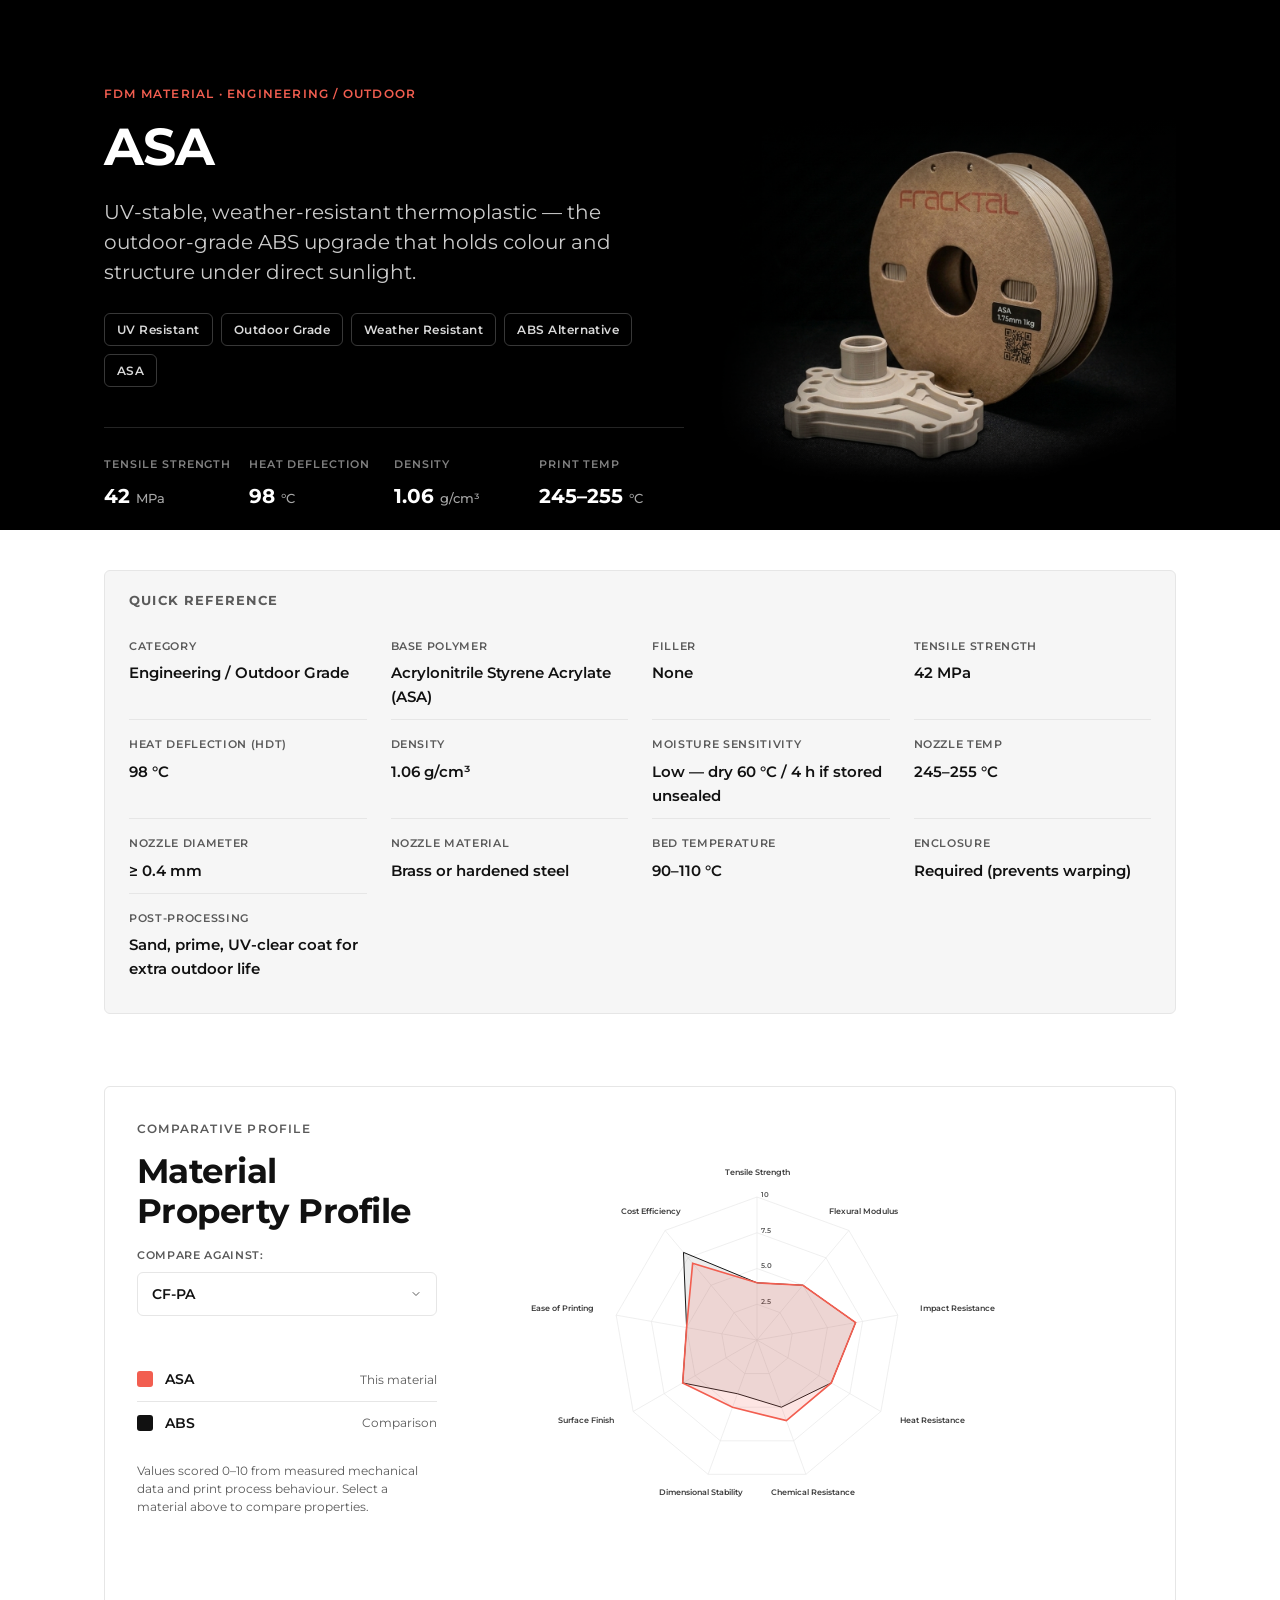
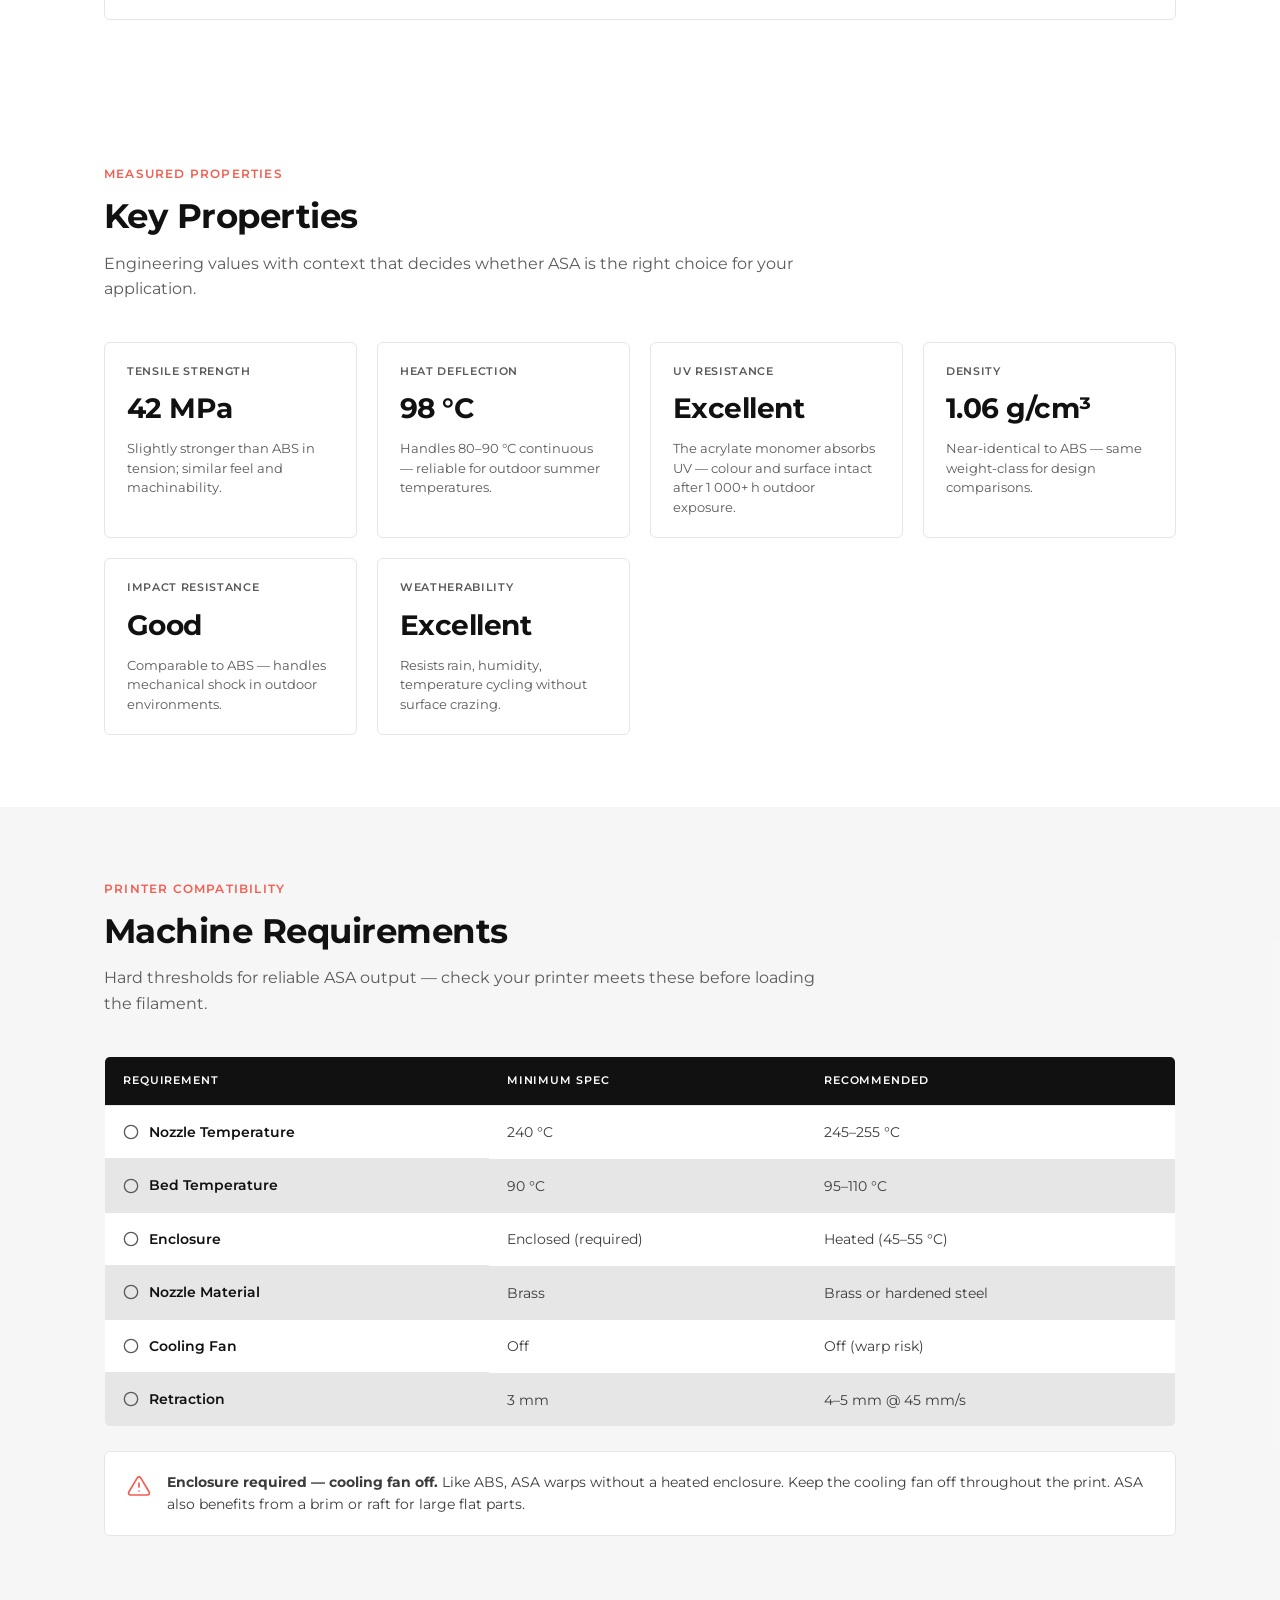
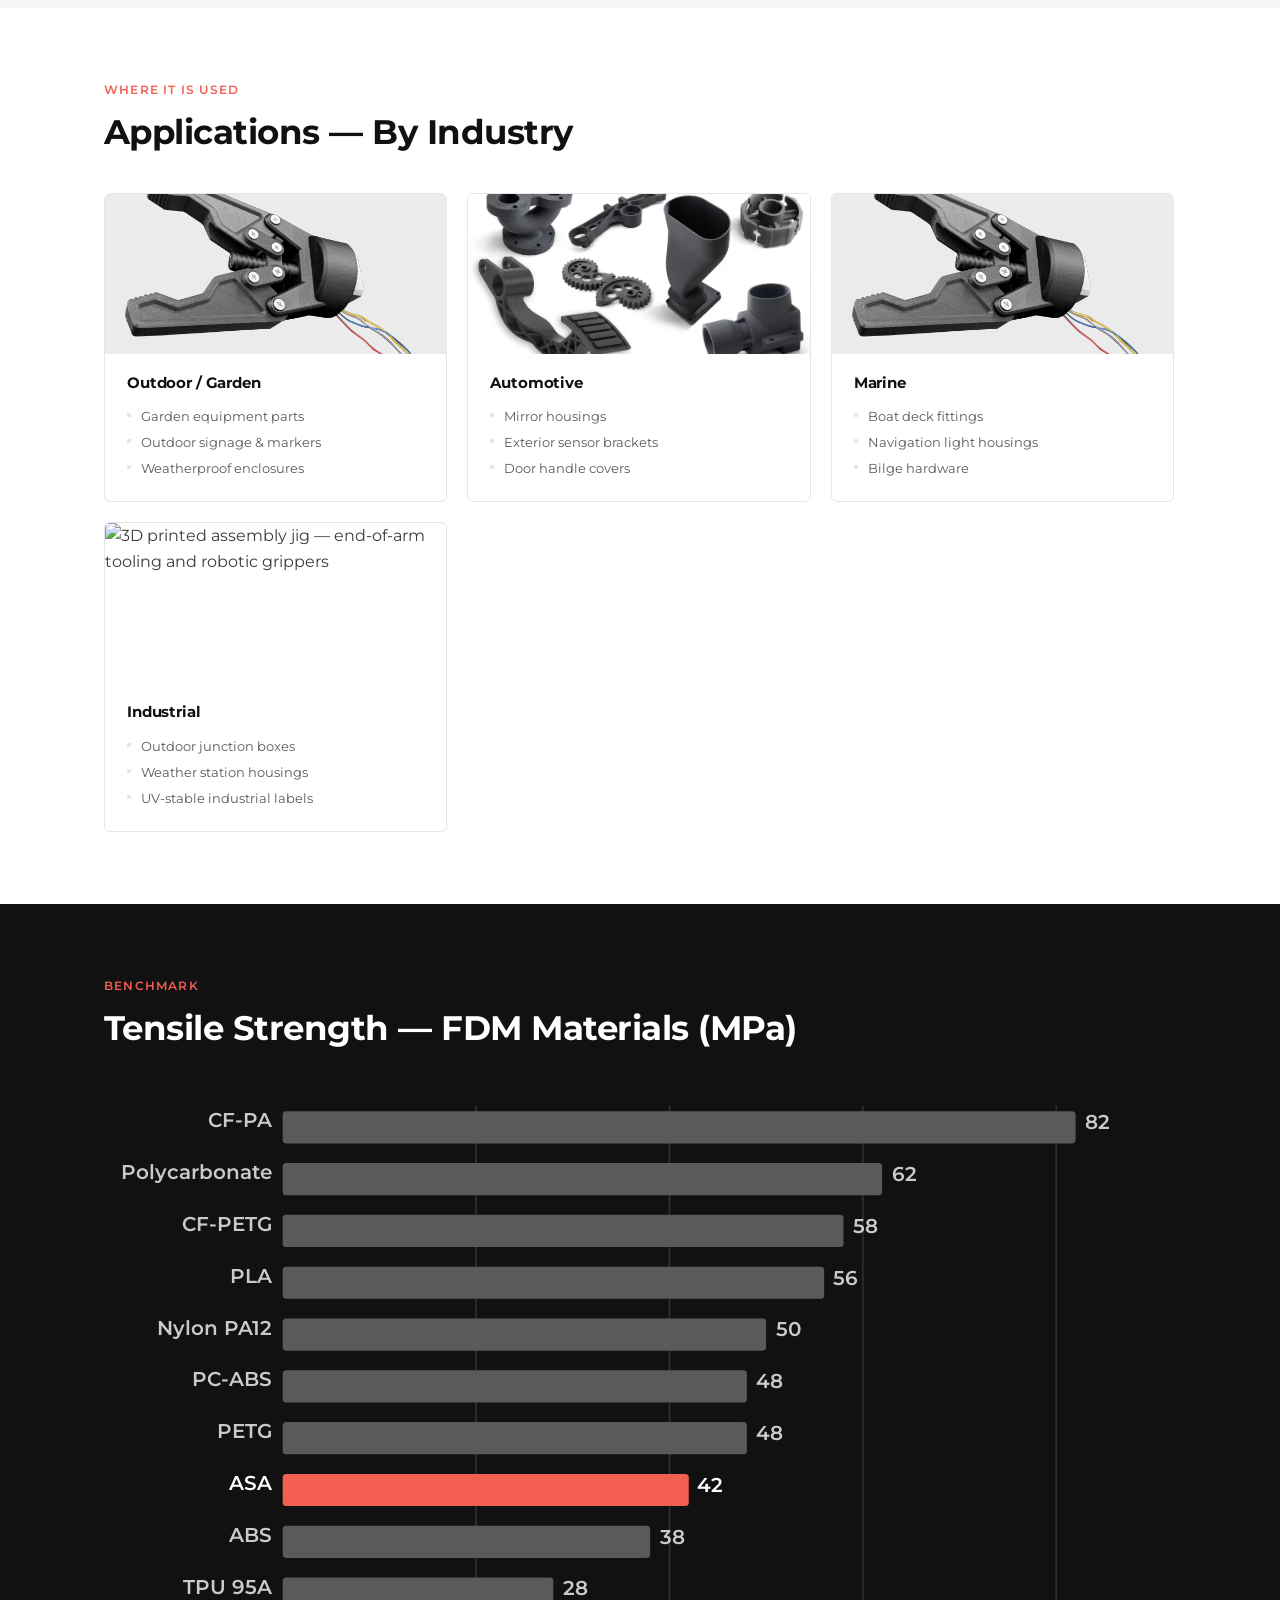
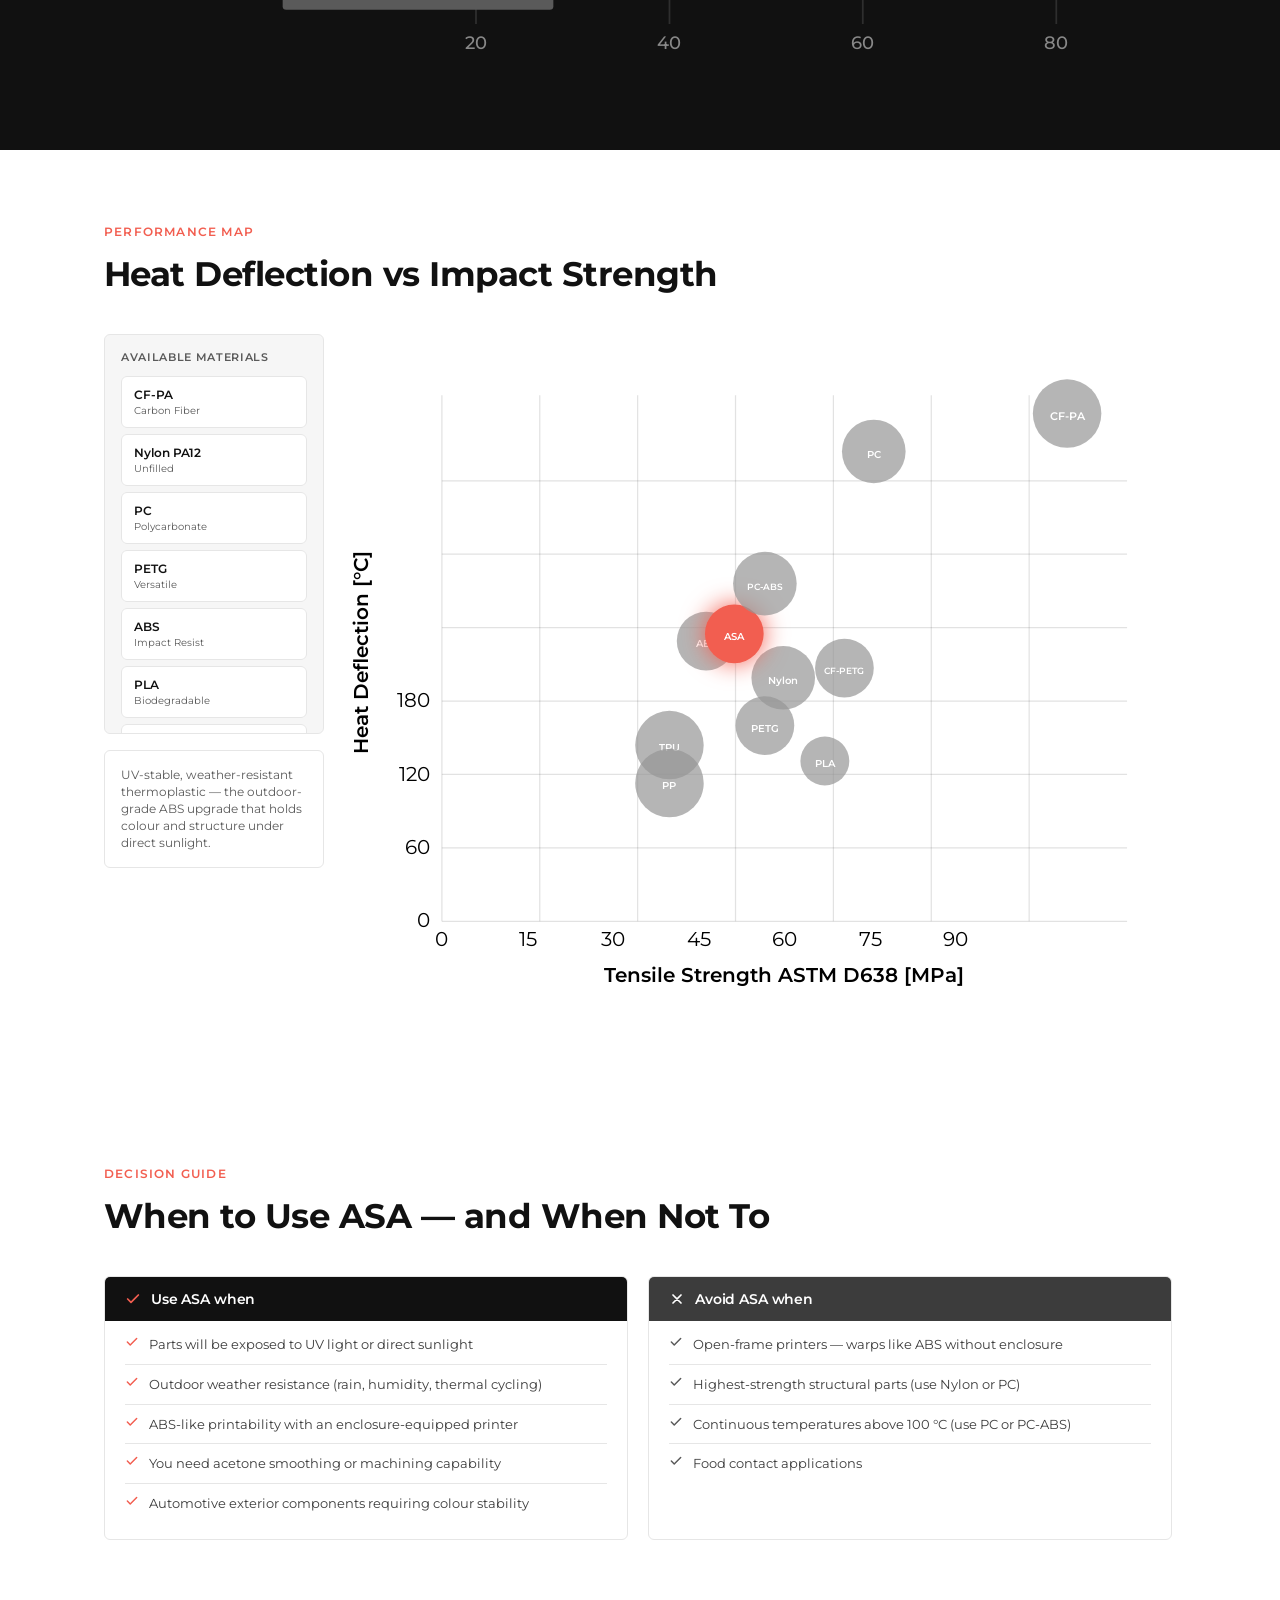
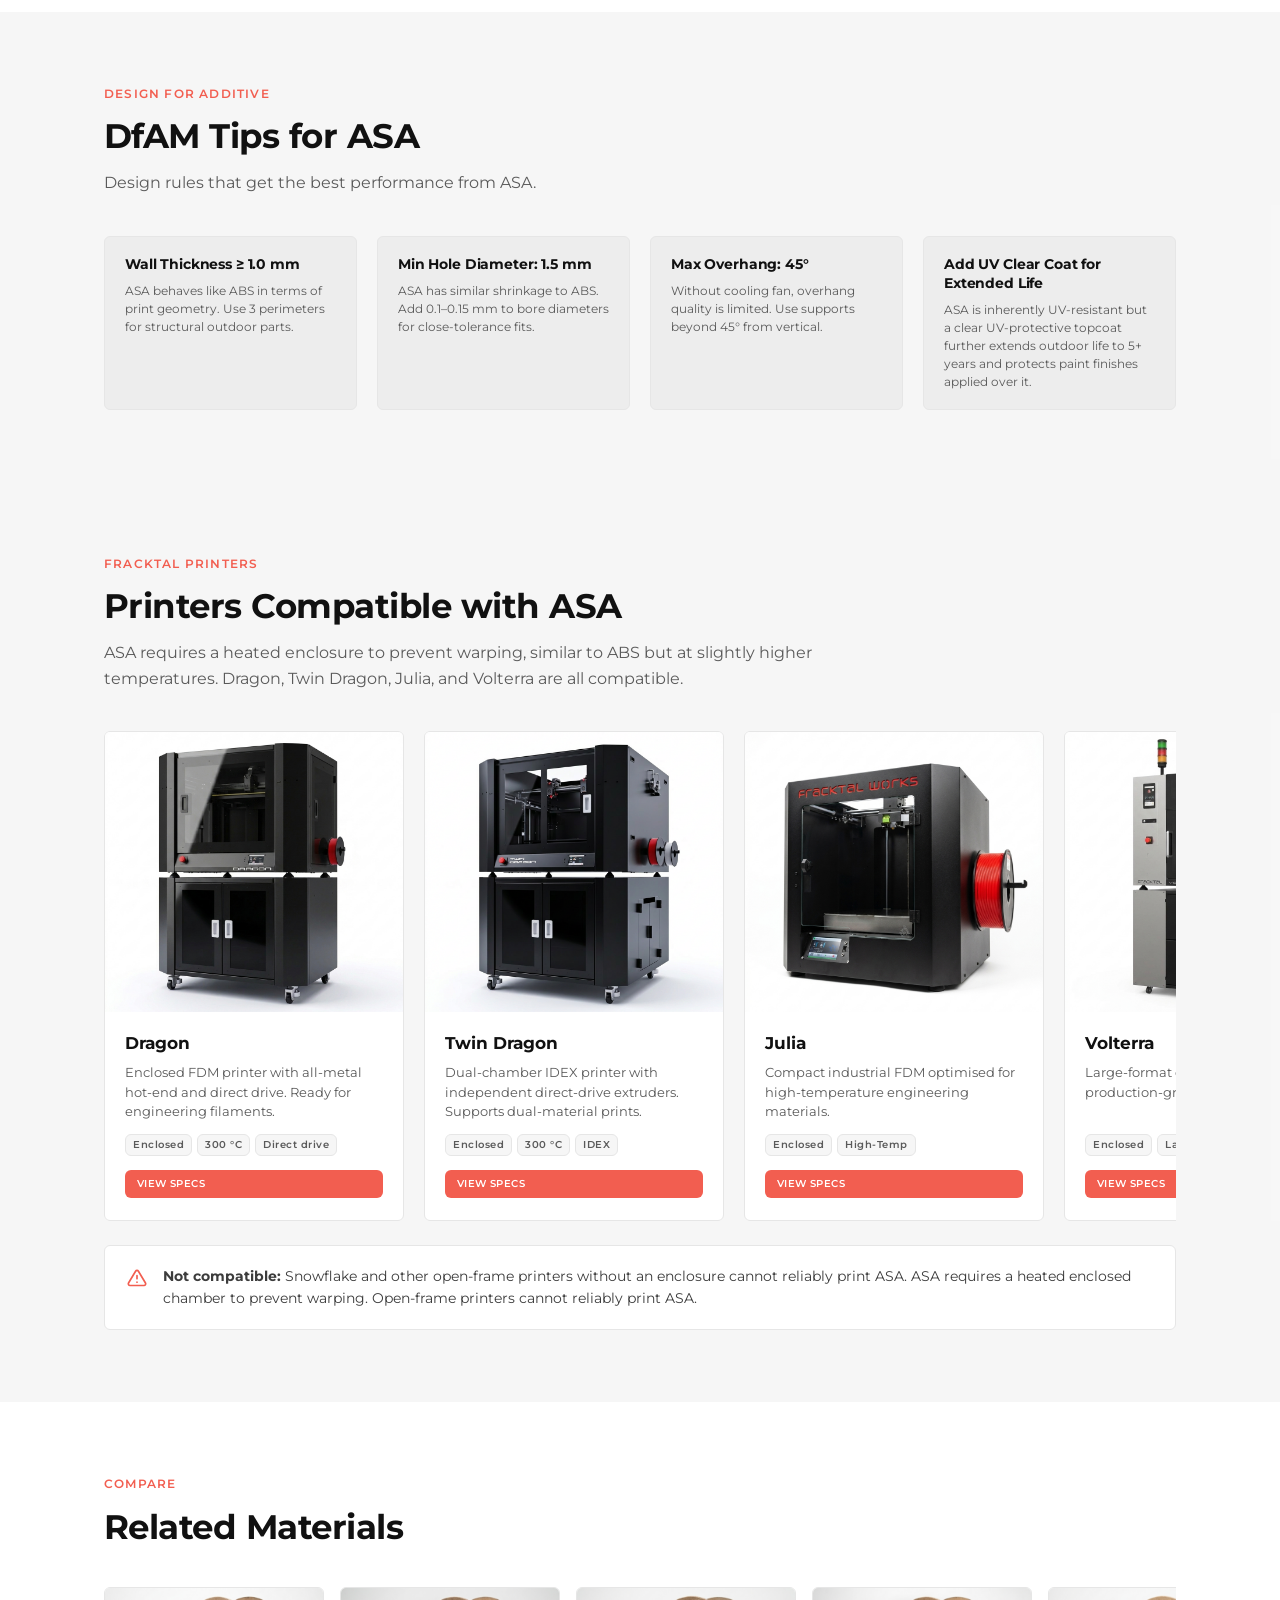
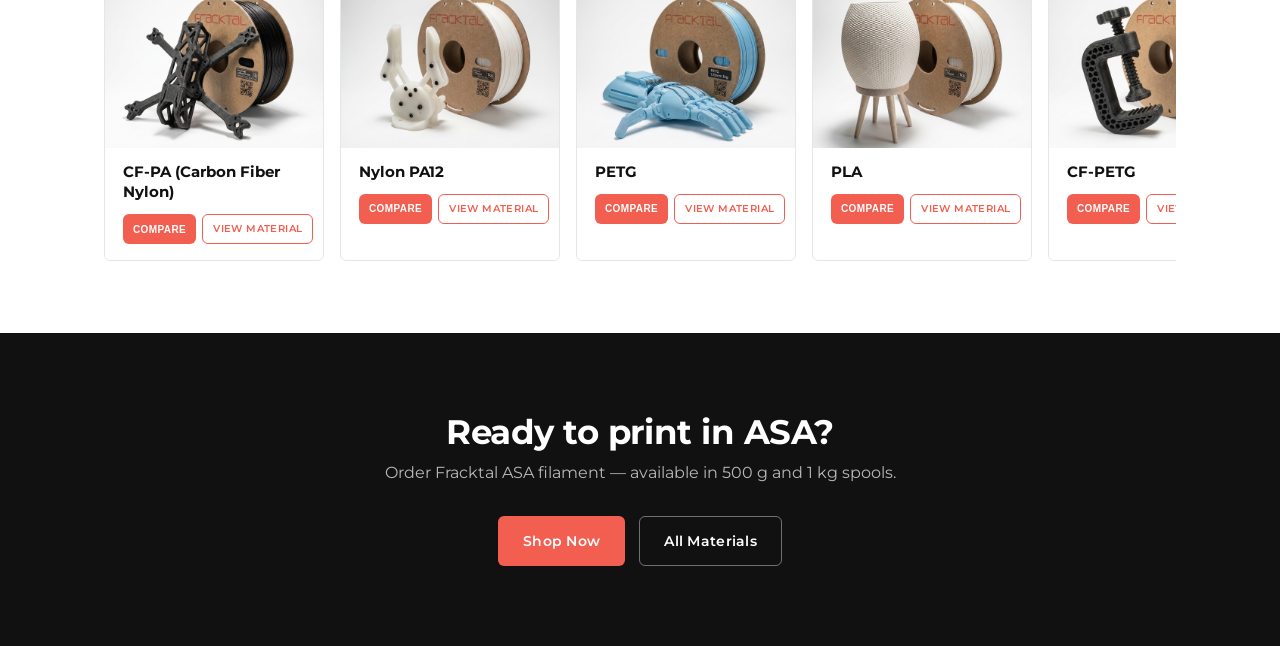
==== commit ad86ccfe: "Sync full material comparison data across all Fracktal material pages Applies the same 12-material d" ====
--- a/shared-projects/fracktal-material-page-template-cf-nylon-8d70/asa.html
+++ b/shared-projects/fracktal-material-page-template-cf-nylon-8d70/asa.html
@@ -456,6 +456,8 @@
               <option value="polycarbonate">Polycarbonate (PC)</option>
               <option value="cf-petg">CF-PETG</option>
               <option value="pc-abs">PC-ABS</option>
+            <option value="pp">PP (Polypropylene)</option>
+            <option value="pva">PVA</option>
               </select>
         </div>
         <div class="legend" id="radar-legend">
@@ -623,6 +625,81 @@
       pricePerKg: { value: 3500, unit: '₹/kg', note: 'approximate' }
     },
     url: '/polycarbonate/'
+  },
+  'asa': {
+    name: 'ASA (Acrylonitrile Styrene Acrylate)',
+    shortName: 'ASA',
+    color: '#4a90d9',
+    // [Tensile, Flexural, Impact, Heat, Chemical, Dimensional, Surface, Ease, Cost]
+    radar: [4, 5, 7, 6, 6, 5, 6, 5, 7],
+    specs: {
+      tensileStrength: { value: 42, unit: 'MPa' },
+      heatDeflection: { value: 98, unit: '°C' },
+      density: { value: 1.06, unit: 'g/cm³' },
+      printTemp: { min: 220, max: 250, unit: '°C' },
+      pricePerKg: { value: 2200, unit: '₹/kg', note: 'approximate' }
+    },
+    url: '/asa/'
+  },
+  'cf-petg': {
+    name: 'Carbon Fiber PETG (CF-PETG)',
+    shortName: 'CF-PETG',
+    color: '#e8963e',
+    // [Tensile, Flexural, Impact, Heat, Chemical, Dimensional, Surface, Ease, Cost]
+    radar: [7, 7, 5, 5, 7, 7, 5, 7, 6],
+    specs: {
+      tensileStrength: { value: 58, unit: 'MPa' },
+      heatDeflection: { value: 80, unit: '°C' },
+      density: { value: 1.32, unit: 'g/cm³' },
+      printTemp: { min: 230, max: 260, unit: '°C' },
+      pricePerKg: { value: 3000, unit: '₹/kg', note: 'approximate' }
+    },
+    url: '/cf-petg/'
+  },
+  'pc-abs': {
+    name: 'PC-ABS Blend',
+    shortName: 'PC-ABS',
+    color: '#6c5ce7',
+    // [Tensile, Flexural, Impact, Heat, Chemical, Dimensional, Surface, Ease, Cost]
+    radar: [5, 6, 8, 7, 6, 6, 5, 4, 5],
+    specs: {
+      tensileStrength: { value: 48, unit: 'MPa' },
+      heatDeflection: { value: 108, unit: '°C' },
+      density: { value: 1.12, unit: 'g/cm³' },
+      printTemp: { min: 240, max: 270, unit: '°C' },
+      pricePerKg: { value: 2700, unit: '₹/kg', note: 'approximate' }
+    },
+    url: '/pc-abs/'
+  },
+  'pp': {
+    name: 'PP (Polypropylene)',
+    shortName: 'PP',
+    color: '#00b894',
+    // [Tensile, Flexural, Impact, Heat, Chemical, Dimensional, Surface, Ease, Cost]
+    radar: [3, 3, 10, 7, 9, 4, 5, 4, 7],
+    specs: {
+      tensileStrength: { value: 28, unit: 'MPa' },
+      heatDeflection: { value: 92, unit: '°C' },
+      density: { value: 0.9, unit: 'g/cm³' },
+      printTemp: { min: 200, max: 240, unit: '°C' },
+      pricePerKg: { value: 2200, unit: '₹/kg', note: 'approximate' }
+    },
+    url: '/pp-polypropylene/'
+  },
+  'pva': {
+    name: 'PVA (Polyvinyl Alcohol)',
+    shortName: 'PVA',
+    color: '#fdcb6e',
+    // [Tensile, Flexural, Impact, Heat, Chemical, Dimensional, Surface, Ease, Cost]
+    radar: [2, 1, 2, 1, 2, 2, 8, 5, 2],
+    specs: {
+      tensileStrength: { value: 25, unit: 'MPa' },
+      heatDeflection: { value: 50, unit: '°C' },
+      density: { value: 1.25, unit: 'g/cm³' },
+      printTemp: { min: 180, max: 210, unit: '°C' },
+      pricePerKg: { value: 4250, unit: '₹/kg', note: 'approximate' }
+    },
+    url: '/pva/'
   }
 };
 
@@ -830,27 +907,31 @@
       <h2>Applications — By Industry</h2>
     </div>
     <div class="card-flex">
-      <div class="app-tile" data-od-id="app-outdoor">
-        <div class="tile-body">
-          <h3>Outdoor / Garden</h3>
+      <div class="app-tile has-img" data-od-id="app-outdoor">
+        <img class="tile-img" src="rnd-prototyping-part.png" alt="3D printed outdoor and garden equipment parts" loading="lazy" width="600" height="400">
+<div class="tile-body">
+<h3>Outdoor / Garden</h3>
           <ul><li>Garden equipment parts</li><li>Outdoor signage &amp; markers</li><li>Weatherproof enclosures</li></ul>
         </div>
       </div>
-      <div class="app-tile" data-od-id="app-auto">
-        <div class="tile-body">
-          <h3>Automotive</h3>
+      <div class="app-tile has-img" data-od-id="app-auto">
+        <img class="tile-img" src="automotive-end-use-part.jpg" alt="Matte black 3D printed end-use automotive part" loading="lazy" width="600" height="400">
+<div class="tile-body">
+<h3>Automotive</h3>
           <ul><li>Mirror housings</li><li>Exterior sensor brackets</li><li>Door handle covers</li></ul>
         </div>
       </div>
-      <div class="app-tile" data-od-id="app-marine">
-        <div class="tile-body">
-          <h3>Marine</h3>
+      <div class="app-tile has-img" data-od-id="app-marine">
+        <img class="tile-img" src="rnd-prototyping-part.png" alt="3D printed marine hardware and boat fittings" loading="lazy" width="600" height="400">
+<div class="tile-body">
+<h3>Marine</h3>
           <ul><li>Boat deck fittings</li><li>Navigation light housings</li><li>Bilge hardware</li></ul>
         </div>
       </div>
-      <div class="app-tile" data-od-id="app-industrial">
-        <div class="tile-body">
-          <h3>Industrial</h3>
+      <div class="app-tile has-img" data-od-id="app-industrial">
+        <img class="tile-img" src="https://fracktal.in/wp-content/uploads/2023/12/assembly-jig-3d-print-e1703091029262.jpg" alt="3D printed assembly jig — end-of-arm tooling and robotic grippers" loading="lazy" width="600" height="400">
+<div class="tile-body">
+<h3>Industrial</h3>
           <ul><li>Outdoor junction boxes</li><li>Weather station housings</li><li>UV-stable industrial labels</li></ul>
         </div>
       </div>
@@ -859,47 +940,72 @@
 </section>
 
 <!-- ===================== TENSILE COMPARISON BAR CHART ===================== -->
-<section class="section" id="tensile-chart" style="background:var(--dark);" data-od-id="tensile-chart">
+<section class="section" id="tensile-comparison" style="background:var(--dark);color:#fff;" data-od-id="tensile-comparison">
   <div class="wrap">
     <div class="sec-head">
-      <span class="overline">Comparison</span>
-      <h2>Tensile Strength vs Other Materials</h2>
-      <p>ISO 527 / ASTM D638 values. Printed specimens at recommended settings.</p>
-    </div>
-    <div style="overflow-x:auto;">
-      <svg viewBox="0 0 650 450" style="width:100%;max-width:650px;height:auto;display:block;" aria-label="Tensile strength bar chart" role="img">
-  <text x="10" y="37" fill="rgba(255,255,255,0.78)" font-size="13" font-family="inherit">CF-PA</text>
-  <rect x="170" y="20" width="410" height="28" rx="3" fill="#5a5a5a"/>
-  <text x="588" y="37" fill="rgba(255,255,255,0.78)" font-size="13" font-family="inherit">82 MPa</text>
-  <text x="10" y="79" fill="rgba(255,255,255,0.78)" font-size="13" font-family="inherit">Polycarbonate (PC)</text>
-  <rect x="170" y="62" width="310" height="28" rx="3" fill="#5a5a5a"/>
-  <text x="488" y="79" fill="rgba(255,255,255,0.78)" font-size="13" font-family="inherit">62 MPa</text>
-  <text x="10" y="121" fill="rgba(255,255,255,0.78)" font-size="13" font-family="inherit">CF-PETG</text>
-  <rect x="170" y="104" width="290" height="28" rx="3" fill="#5a5a5a"/>
-  <text x="468" y="121" fill="rgba(255,255,255,0.78)" font-size="13" font-family="inherit">58 MPa</text>
-  <text x="10" y="163" fill="rgba(255,255,255,0.78)" font-size="13" font-family="inherit">PLA</text>
-  <rect x="170" y="146" width="280" height="28" rx="3" fill="#5a5a5a"/>
-  <text x="458" y="163" fill="rgba(255,255,255,0.78)" font-size="13" font-family="inherit">56 MPa</text>
-  <text x="10" y="205" fill="rgba(255,255,255,0.78)" font-size="13" font-family="inherit">Nylon PA12</text>
-  <rect x="170" y="188" width="250" height="28" rx="3" fill="#5a5a5a"/>
-  <text x="428" y="205" fill="rgba(255,255,255,0.78)" font-size="13" font-family="inherit">50 MPa</text>
-  <text x="10" y="247" fill="rgba(255,255,255,0.78)" font-size="13" font-family="inherit">PETG</text>
-  <rect x="170" y="230" width="240" height="28" rx="3" fill="#5a5a5a"/>
-  <text x="418" y="247" fill="rgba(255,255,255,0.78)" font-size="13" font-family="inherit">48 MPa</text>
-  <text x="10" y="289" fill="rgba(255,255,255,0.78)" font-size="13" font-family="inherit">PC-ABS</text>
-  <rect x="170" y="272" width="240" height="28" rx="3" fill="#5a5a5a"/>
-  <text x="418" y="289" fill="rgba(255,255,255,0.78)" font-size="13" font-family="inherit">48 MPa</text>
-  <text x="10" y="331" fill="rgba(255,255,255,0.78)" font-size="13" font-family="inherit">ABS</text>
-  <rect x="170" y="314" width="190" height="28" rx="3" fill="#5a5a5a"/>
-  <text x="368" y="331" fill="rgba(255,255,255,0.78)" font-size="13" font-family="inherit">38 MPa</text>
-  <text x="10" y="373" fill="#ffffff" font-size="13" font-family="inherit">ASA</text>
-  <rect x="170" y="356" width="210" height="28" rx="3" fill="#f25e50"/>
-  <text x="388" y="373" fill="#ffffff" font-size="13" font-family="inherit">42 MPa</text>
-  <text x="10" y="415" fill="rgba(255,255,255,0.78)" font-size="13" font-family="inherit">TPU 95A</text>
-  <rect x="170" y="398" width="140" height="28" rx="3" fill="#5a5a5a"/>
-  <text x="318" y="415" fill="rgba(255,255,255,0.78)" font-size="13" font-family="inherit">28 MPa</text>
-      </svg>
-    </div>
+      <span class="overline">Benchmark</span>
+      <h2 style="color:#fff;">Tensile Strength — FDM Materials (MPa)</h2>
+    </div>
+    <svg viewBox="0 0 600 330" role="img" aria-label="Horizontal bar chart comparing tensile strength of FDM materials in megapascals">
+      <g font-family="Montserrat, sans-serif">
+        <!-- gridlines at 20,40,60,80 MPa (scale 5.412 px/MPa from x=100) -->
+        <g stroke="rgba(255,255,255,0.12)" stroke-width="1">
+          <line x1="208.2" y1="10" x2="208.2" y2="300"></line>
+          <line x1="316.5" y1="10" x2="316.5" y2="300"></line>
+          <line x1="424.7" y1="10" x2="424.7" y2="300"></line>
+          <line x1="533.0" y1="10" x2="533.0" y2="300"></line>
+        </g>
+        <g fill="rgba(255,255,255,0.5)" font-size="10" font-weight="500" text-anchor="middle">
+          <text x="208.2" y="314">20</text>
+          <text x="316.5" y="314">40</text>
+          <text x="424.7" y="314">60</text>
+          <text x="533.0" y="314">80</text>
+        </g>
+        <!-- rows -->
+        <g font-size="11" font-weight="600">
+          <!-- CF-PA -->
+          <text x="94" y="22" text-anchor="end" fill="rgba(255,255,255,0.78)">CF-PA</text>
+          <rect x="100" y="13" width="443.8" height="18" rx="2" fill="#5a5a5a"></rect>
+          <text x="549" y="23" text-anchor="start" fill="rgba(255,255,255,0.78)">82</text>
+          <!-- Polycarbonate -->
+          <text x="94" y="51" text-anchor="end" fill="rgba(255,255,255,0.78)">Polycarbonate</text>
+          <rect x="100" y="42" width="335.5" height="18" rx="2" fill="#5a5a5a"></rect>
+          <text x="441" y="52" text-anchor="start" fill="rgba(255,255,255,0.78)">62</text>
+          <!-- CF-PETG -->
+          <text x="94" y="80" text-anchor="end" fill="rgba(255,255,255,0.78)">CF-PETG</text>
+          <rect x="100" y="71" width="313.9" height="18" rx="2" fill="#5a5a5a"></rect>
+          <text x="419" y="81" text-anchor="start" fill="rgba(255,255,255,0.78)">58</text>
+          <!-- PLA -->
+          <text x="94" y="109" text-anchor="end" fill="rgba(255,255,255,0.78)">PLA</text>
+          <rect x="100" y="100" width="303.1" height="18" rx="2" fill="#5a5a5a"></rect>
+          <text x="408" y="110" text-anchor="start" fill="rgba(255,255,255,0.78)">56</text>
+          <!-- Nylon PA12 -->
+          <text x="94" y="138" text-anchor="end" fill="rgba(255,255,255,0.78)">Nylon PA12</text>
+          <rect x="100" y="129" width="270.6" height="18" rx="2" fill="#5a5a5a"></rect>
+          <text x="376" y="139" text-anchor="start" fill="rgba(255,255,255,0.78)">50</text>
+          <!-- PC-ABS -->
+          <text x="94" y="167" text-anchor="end" fill="rgba(255,255,255,0.78)">PC-ABS</text>
+          <rect x="100" y="158" width="259.8" height="18" rx="2" fill="#5a5a5a"></rect>
+          <text x="365" y="168" text-anchor="start" fill="rgba(255,255,255,0.78)">48</text>
+          <!-- PETG -->
+          <text x="94" y="196" text-anchor="end" fill="rgba(255,255,255,0.78)">PETG</text>
+          <rect x="100" y="187" width="259.8" height="18" rx="2" fill="#5a5a5a"></rect>
+          <text x="365" y="197" text-anchor="start" fill="rgba(255,255,255,0.78)">48</text>
+          <!-- ASA -->
+          <text x="94" y="225" text-anchor="end" fill="#ffffff">ASA</text>
+          <rect x="100" y="216" width="227.3" height="18" rx="2" fill="#f25e50"></rect>
+          <text x="332" y="226" text-anchor="start" fill="#ffffff">42</text>
+          <!-- ABS -->
+          <text x="94" y="254" text-anchor="end" fill="rgba(255,255,255,0.78)">ABS</text>
+          <rect x="100" y="245" width="205.7" height="18" rx="2" fill="#5a5a5a"></rect>
+          <text x="311" y="255" text-anchor="start" fill="rgba(255,255,255,0.78)">38</text>
+          <!-- TPU 95A -->
+          <text x="94" y="283" text-anchor="end" fill="rgba(255,255,255,0.78)">TPU 95A</text>
+          <rect x="100" y="274" width="151.5" height="18" rx="2" fill="#5a5a5a"></rect>
+          <text x="257" y="284" text-anchor="start" fill="rgba(255,255,255,0.78)">28</text>
+        </g>
+      </g>
+    </svg>
   </div>
 </section>
 
